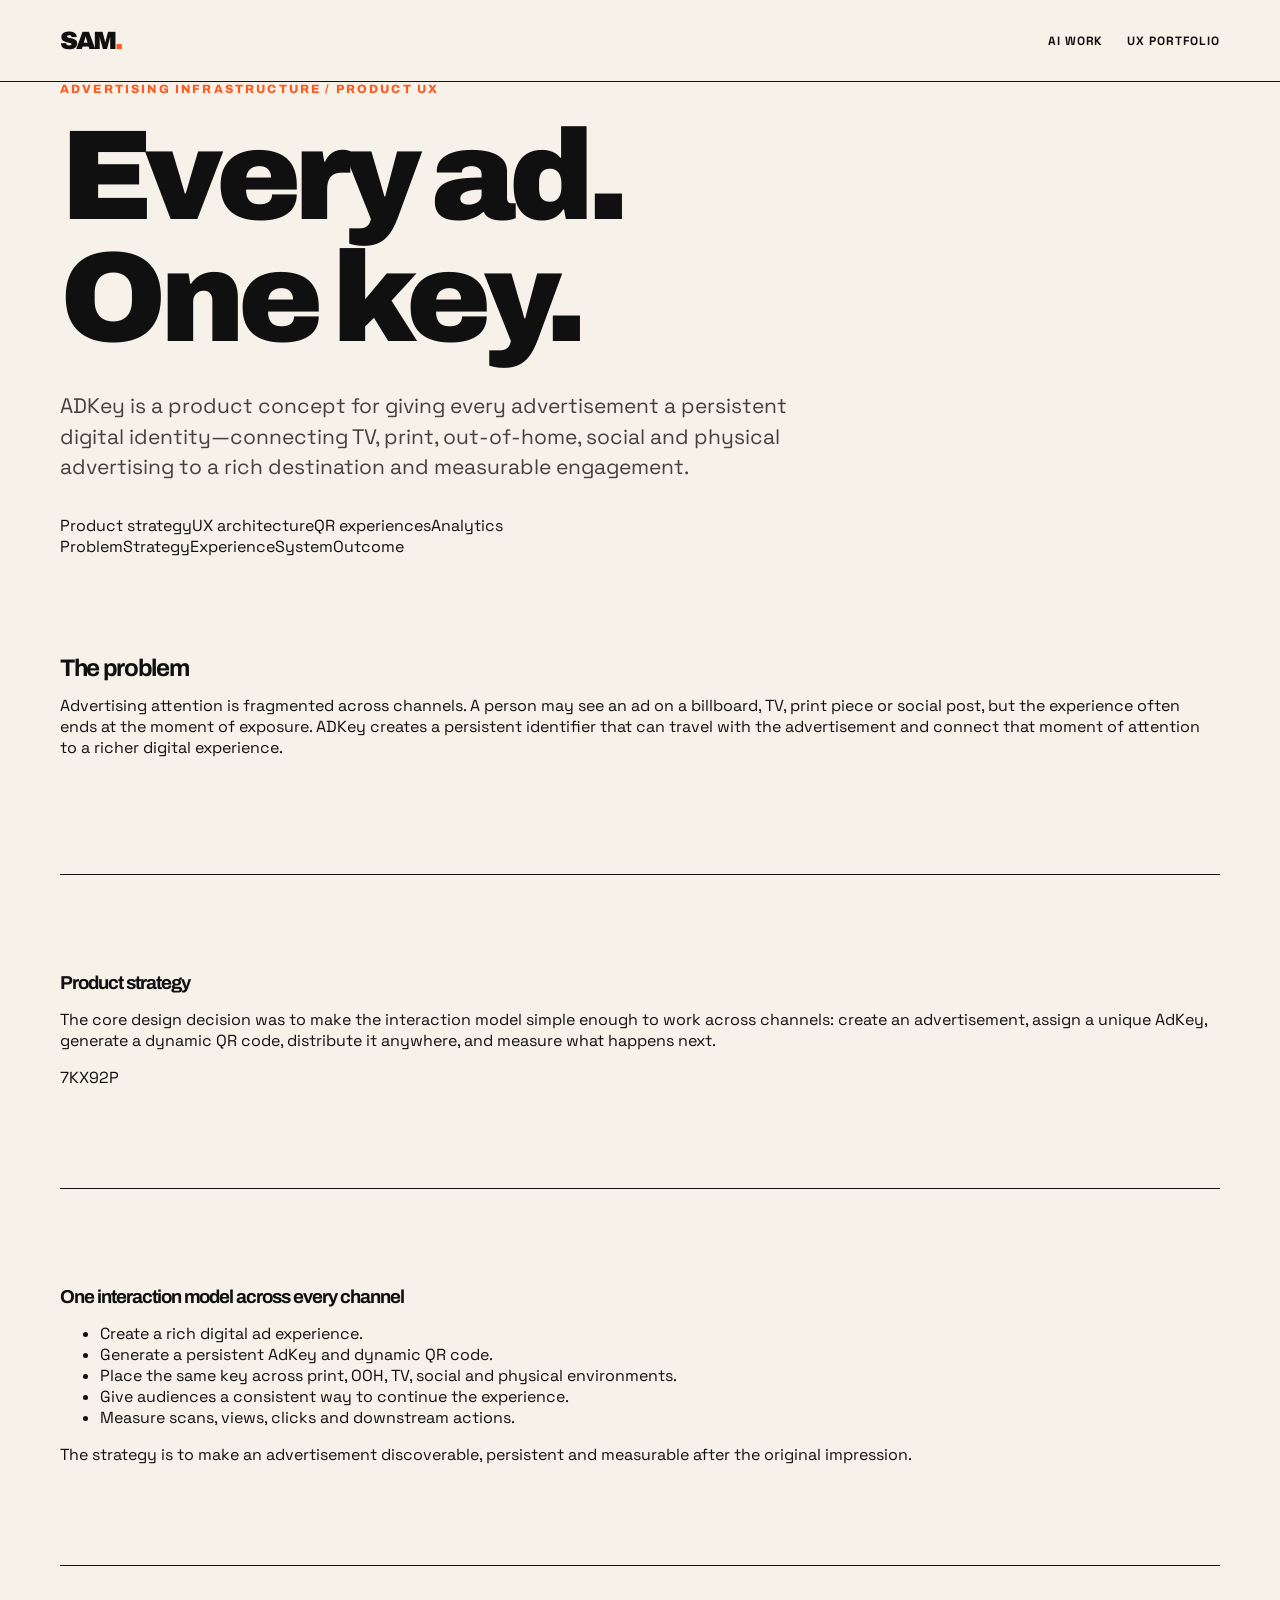
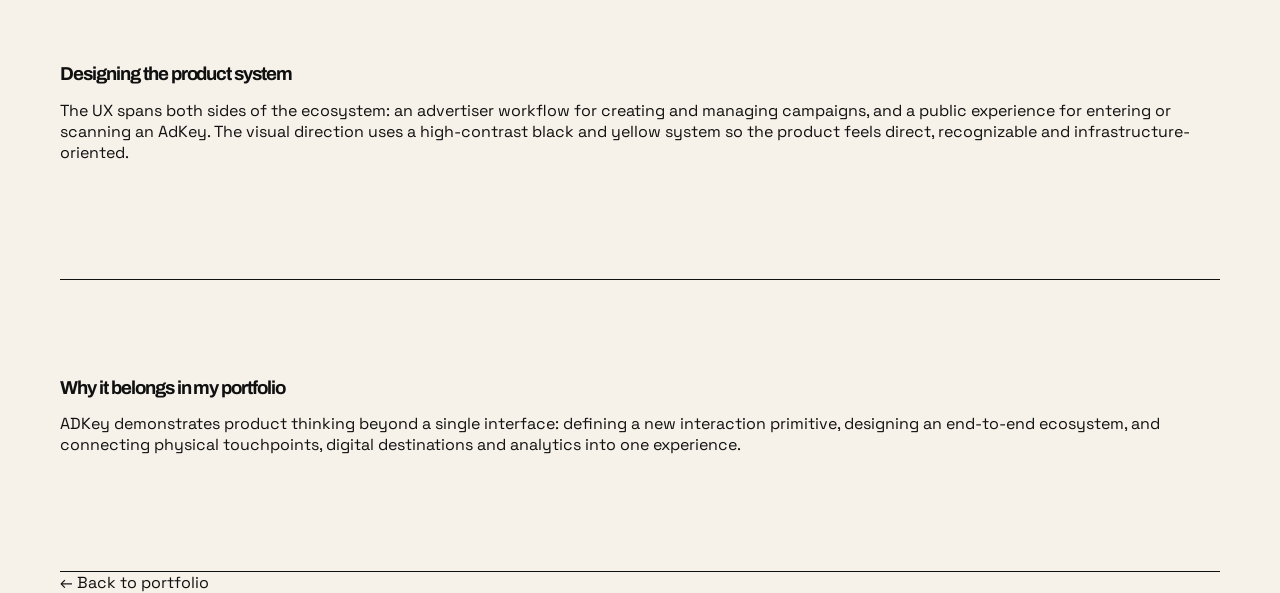
==== pages/adkey.html @ a62df3c6 "Add ADKey portfolio case study" ====
<!doctype html><html lang="en"><head><meta charset="utf-8"><meta name="viewport" content="width=device-width,initial-scale=1"><title>ADKey — Sam Selvaraj</title><link rel="stylesheet" href="../style.css"></head><body><nav><div class="wrap nav"><a class="logo" href="../index.html">SAM<i>.</i></a><div class="links"><a href="../index.html#ai-work">AI Work</a><a href="../index.html#ux-work">UX Portfolio</a></div></div></nav><header class="case-hero"><div class="wrap"><div class="kicker">Advertising infrastructure / Product UX</div><h1>Every ad.<br/><span>One key.</span></h1><p class="lead">ADKey is a product concept for giving every advertisement a persistent digital identity—connecting TV, print, out-of-home, social and physical advertising to a rich destination and measurable engagement.</p><div class="case-meta"><span class="chip">Product strategy</span><span class="chip">UX architecture</span><span class="chip">QR experiences</span><span class="chip">Analytics</span></div></div></header><main class="wrap case-layout"><aside class="toc"><a href="#problem">Problem</a><a href="#strategy">Strategy</a><a href="#experience">Experience</a><a href="#system">System</a><a href="#outcome">Outcome</a></aside><article class="case-content"><section id="problem"><h2>The problem</h2><p>Advertising attention is fragmented across channels. A person may see an ad on a billboard, TV, print piece or social post, but the experience often ends at the moment of exposure. ADKey creates a persistent identifier that can travel with the advertisement and connect that moment of attention to a richer digital experience.</p></section><section id="strategy"><h3>Product strategy</h3><p>The core design decision was to make the interaction model simple enough to work across channels: create an advertisement, assign a unique AdKey, generate a dynamic QR code, distribute it anywhere, and measure what happens next.</p><div class="case-visual"><div class="shape"></div><div class="screen"><div class="adkey-key">7KX92P</div><div class="srow"><div class="snav"></div><div class="sbody"><div class="sl big"></div><div class="sl"></div><div class="sl"></div><div class="sl"></div></div></div></div></div></section><section id="experience"><h3>One interaction model across every channel</h3><ul><li>Create a rich digital ad experience.</li><li>Generate a persistent AdKey and dynamic QR code.</li><li>Place the same key across print, OOH, TV, social and physical environments.</li><li>Give audiences a consistent way to continue the experience.</li><li>Measure scans, views, clicks and downstream actions.</li></ul><div class="quote">The strategy is to make an advertisement discoverable, persistent and measurable after the original impression.</div></section><section id="system"><h3>Designing the product system</h3><p>The UX spans both sides of the ecosystem: an advertiser workflow for creating and managing campaigns, and a public experience for entering or scanning an AdKey. The visual direction uses a high-contrast black and yellow system so the product feels direct, recognizable and infrastructure-oriented.</p></section><section id="outcome" class="outcome"><h3>Why it belongs in my portfolio</h3><p>ADKey demonstrates product thinking beyond a single interface: defining a new interaction primitive, designing an end-to-end ecosystem, and connecting physical touchpoints, digital destinations and analytics into one experience.</p></section><a class="back" href="../index.html">← Back to portfolio</a></article></main></body></html>
---- style.css ----
@import url('https://fonts.googleapis.com/css2?family=Archivo:wght@400;500;600;700;800;900&family=Space+Grotesk:wght@400;500;600;700&display=swap');:root{--ink:#101010;--paper:#f6f2ea;--orange:#ff5a1f;--orange2:#ff7b3d;--muted:#69655f;--black:#0b0b0b;--max:1220px}*{box-sizing:border-box}html{scroll-behavior:smooth}body{margin:0;background:var(--paper);color:var(--ink);font-family:"Space Grotesk",sans-serif}a{color:inherit;text-decoration:none}.wrap{max-width:var(--max);margin:auto;padding:0 30px}nav{height:82px;display:flex;align-items:center;border-bottom:1px solid var(--ink);background:rgba(246,242,234,.92);backdrop-filter:blur(12px);position:sticky;top:0;z-index:50}.nav{display:flex;justify-content:space-between;align-items:center;width:100%}.logo{font-family:Archivo;font-size:25px;font-weight:900;letter-spacing:-.08em}.logo i{font-style:normal;color:var(--orange)}.links{display:flex;gap:24px;font-size:12px;font-weight:800;text-transform:uppercase;letter-spacing:.08em}.links a:hover{color:var(--orange)}.hero{padding:105px 0 90px;position:relative;overflow:hidden}.hero:after{content:"";position:absolute;width:430px;height:430px;background:var(--orange);border-radius:50%;right:-190px;top:70px;opacity:.9;z-index:-1}.kicker{font:800 12px Archivo;text-transform:uppercase;letter-spacing:.18em;color:var(--orange);margin-bottom:20px}h1,h2,h3{font-family:Archivo;letter-spacing:-.055em;line-height:.95;margin:0}h1{font-size:clamp(64px,10vw,132px);font-weight:900;max-width:1120px}.hero h1 span{color:var(--orange)}.lead{font-size:21px;line-height:1.45;max-width:780px;margin:32px 0;color:#45413c}.buttons{display:flex;gap:12px;flex-wrap:wrap}.btn{display:inline-block;border:1.5px solid var(--ink);padding:14px 19px;font-weight:800;font-size:12px;text-transform:uppercase;letter-spacing:.06em}.btn.primary{background:var(--ink);color:#fff}.btn.orange{background:var(--orange);border-color:var(--orange)}.marquee{border-block:1px solid var(--ink);overflow:hidden;white-space:nowrap;background:var(--orange);font:900 18px Archivo;text-transform:uppercase;padding:12px 0}.marquee span{display:inline-block;margin-right:48px}section{padding:100px 0;border-bottom:1px solid var(--ink)}.featured{background:#fffaf5}.section-title{display:grid;grid-template-columns:1fr 1fr;gap:60px;margin-bottom:54px}.section-title h2{font-size:clamp(46px,6vw,78px)}.section-title p{color:var(--muted);font-size:17px;line-height:1.6;margin:0}.project-grid{display:grid;grid-template-columns:repeat(2,minmax(0,1fr));gap:20px}.project-card{background:var(--black);color:#fff;overflow:hidden;min-height:540px;display:flex;flex-direction:column;transition:transform .25s ease,box-shadow .25s ease}.project-card:hover{transform:translateY(-5px);box-shadow:0 25px 55px #0003}.project-image{height:300px;background:#1d1d1d;overflow:hidden}.project-image img{width:100%;height:100%;object-fit:cover;display:block;transition:transform .5s ease}.project-card:hover img{transform:scale(1.04)}.project-copy{padding:28px;display:flex;flex:1;flex-direction:column}.tag{color:var(--orange2);font:800 11px Archivo;text-transform:uppercase;letter-spacing:.14em}.project-card h3{font-size:38px;margin:12px 0}.project-card p{color:#bcbcbc;line-height:1.55;margin:0 0 22px}.project-link{margin-top:auto;color:var(--orange);font:800 12px Archivo;text-transform:uppercase;letter-spacing:.08em}.strategy{background:var(--black);color:#fff}.strategy .section-title p{color:#aaa}.principles{display:grid;grid-template-columns:repeat(3,1fr);gap:1px;background:#343434}.principle{background:var(--black);padding:35px;border:1px solid #292929}.num{font:900 42px Archivo;color:var(--orange)}.principle h3{font-size:27px;margin:22px 0 10px}.principle p{color:#aaa;line-height:1.6}.about-grid{display:grid;grid-template-columns:1fr 1fr;gap:80px}.about-grid h2{font-size:clamp(45px,6vw,80px)}.about-grid p{font-size:18px;line-height:1.65;color:#555}.exp{display:grid;grid-template-columns:160px 1fr;gap:35px;border-top:1px solid var(--ink);padding:25px 0}.exp strong{font:800 13px Archivo;color:var(--orange);text-transform:uppercase}.exp h3{font-size:28px}.exp p{color:var(--muted);margin:7px 0 0}footer{background:var(--orange);padding:55px 0}.footergrid{display:flex;justify-content:space-between;gap:30px;align-items:end}.footergrid h2{font-size:60px}.footergrid p{margin:0;font-weight:700}@media(max-width:850px){.links{display:none}.hero{padding-top:70px}.hero:after{right:-240px}.section-title,.about-grid{grid-template-columns:1fr}.project-grid,.principles{grid-template-columns:1fr}.project-card{min-height:0}.project-image{height:240px}.footergrid{display:block}.footergrid h2{font-size:45px}.exp{grid-template-columns:1fr;gap:5px}}
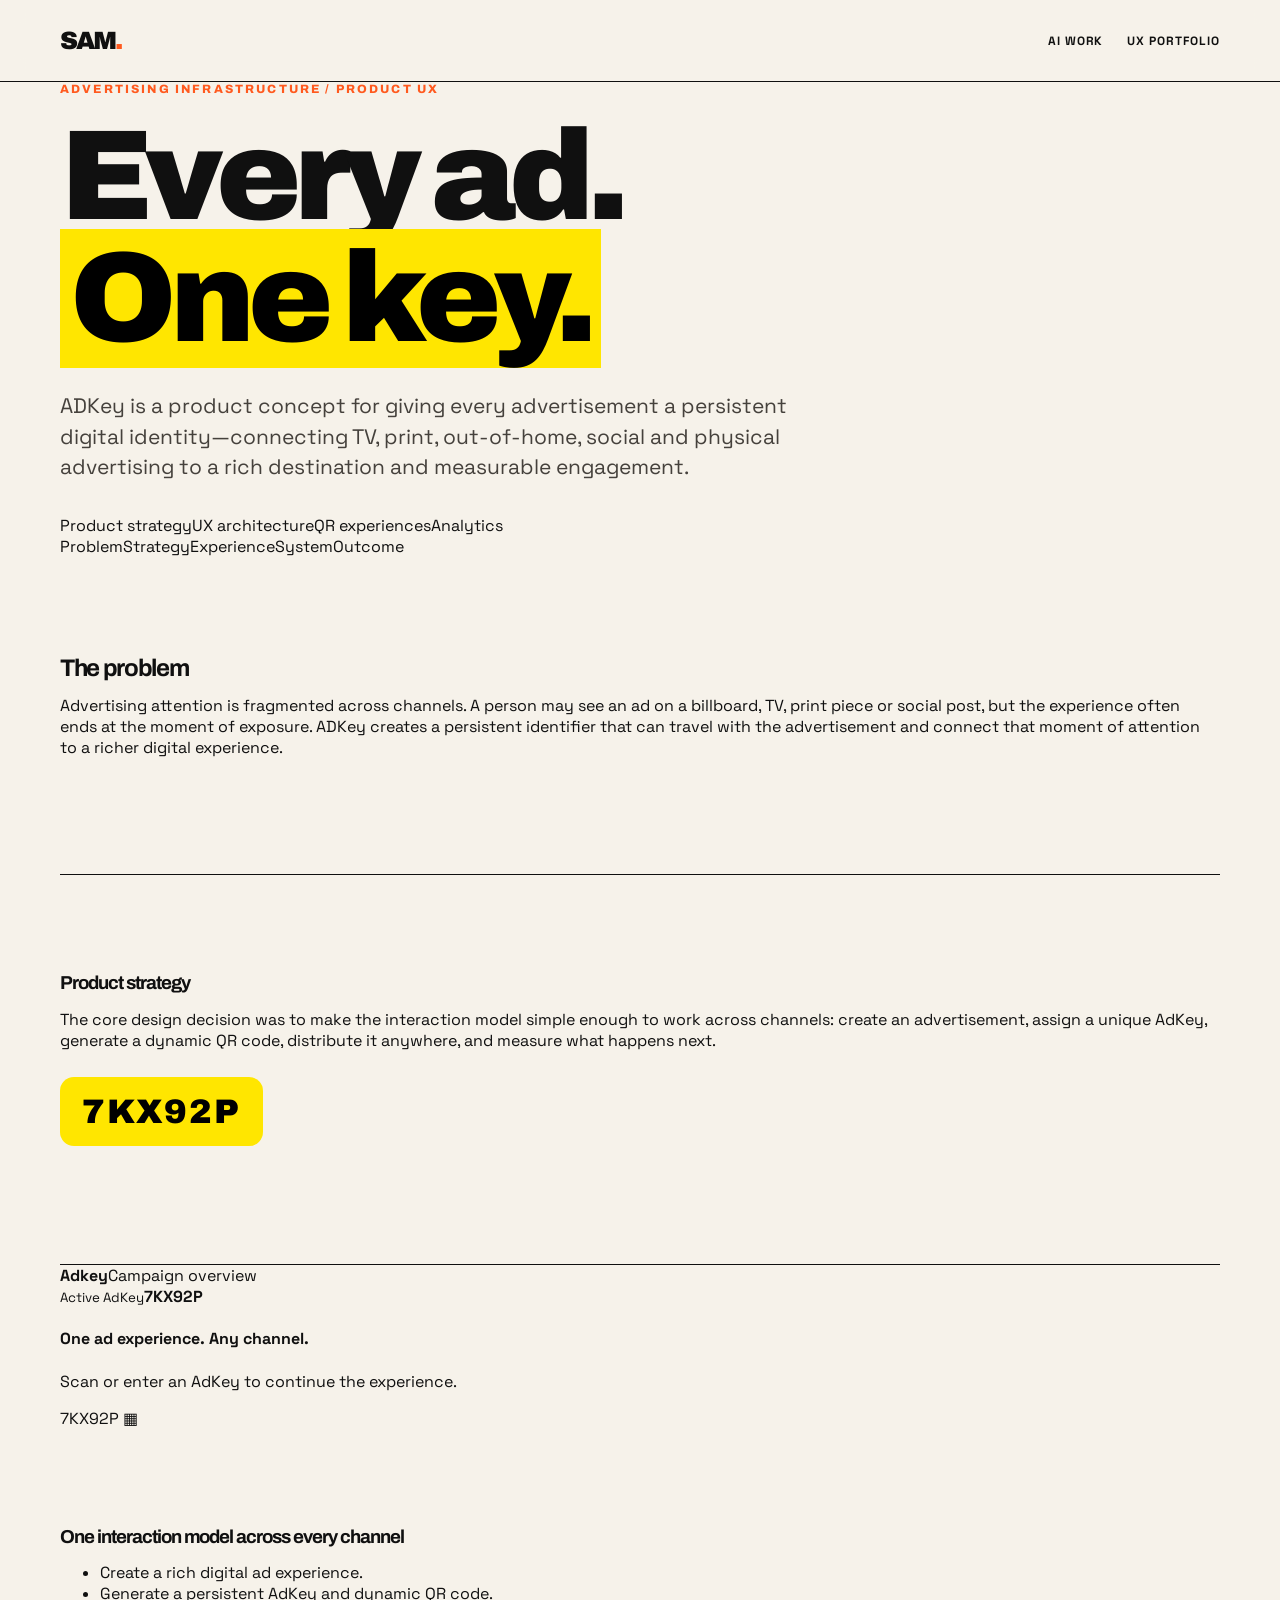
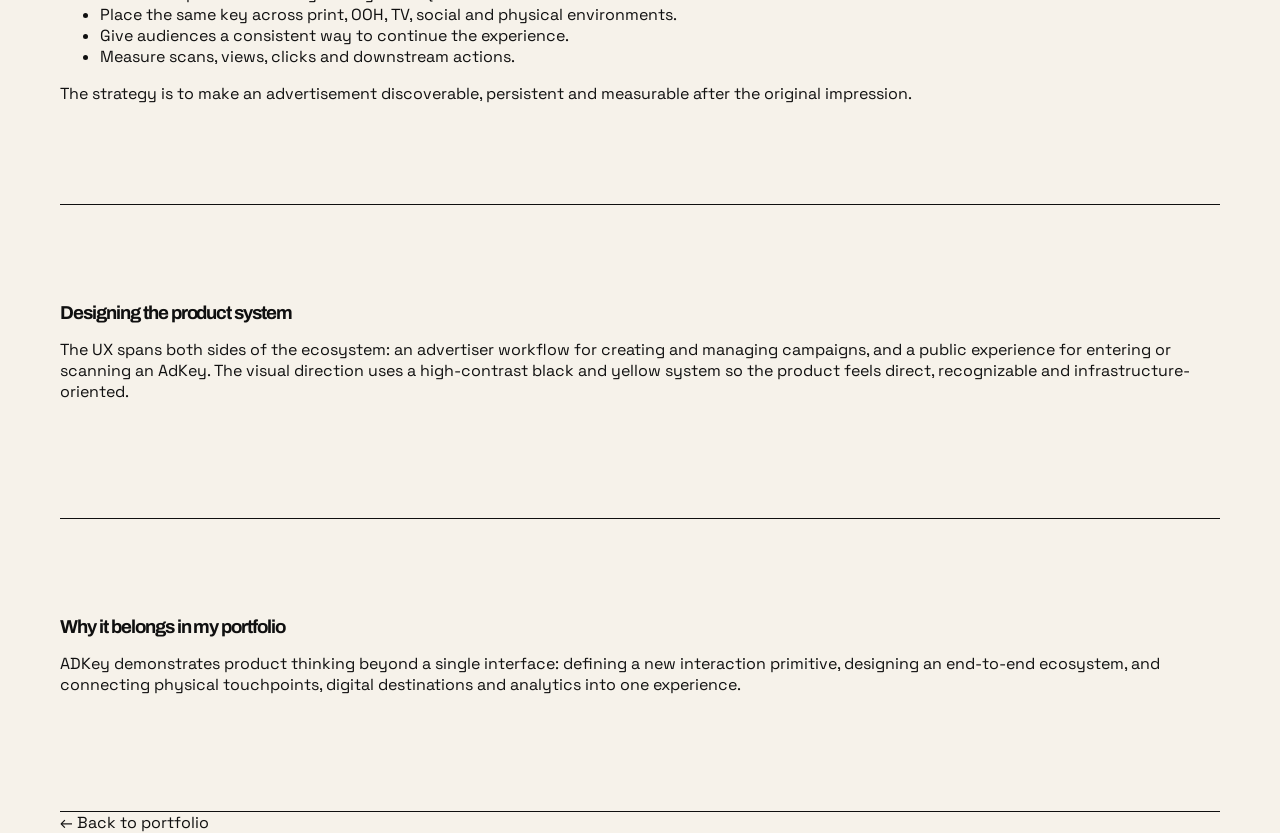
==== commit 9ef7aa19: "Add product screenshots to ADKey case study" ====
--- a/pages/adkey.html
+++ b/pages/adkey.html
@@ -1 +1 @@
-<!doctype html><html lang="en"><head><meta charset="utf-8"><meta name="viewport" content="width=device-width,initial-scale=1"><title>ADKey — Sam Selvaraj</title><link rel="stylesheet" href="../style.css"></head><body><nav><div class="wrap nav"><a class="logo" href="../index.html">SAM<i>.</i></a><div class="links"><a href="../index.html#ai-work">AI Work</a><a href="../index.html#ux-work">UX Portfolio</a></div></div></nav><header class="case-hero"><div class="wrap"><div class="kicker">Advertising infrastructure / Product UX</div><h1>Every ad.<br/><span>One key.</span></h1><p class="lead">ADKey is a product concept for giving every advertisement a persistent digital identity—connecting TV, print, out-of-home, social and physical advertising to a rich destination and measurable engagement.</p><div class="case-meta"><span class="chip">Product strategy</span><span class="chip">UX architecture</span><span class="chip">QR experiences</span><span class="chip">Analytics</span></div></div></header><main class="wrap case-layout"><aside class="toc"><a href="#problem">Problem</a><a href="#strategy">Strategy</a><a href="#experience">Experience</a><a href="#system">System</a><a href="#outcome">Outcome</a></aside><article class="case-content"><section id="problem"><h2>The problem</h2><p>Advertising attention is fragmented across channels. A person may see an ad on a billboard, TV, print piece or social post, but the experience often ends at the moment of exposure. ADKey creates a persistent identifier that can travel with the advertisement and connect that moment of attention to a richer digital experience.</p></section><section id="strategy"><h3>Product strategy</h3><p>The core design decision was to make the interaction model simple enough to work across channels: create an advertisement, assign a unique AdKey, generate a dynamic QR code, distribute it anywhere, and measure what happens next.</p><div class="case-visual"><div class="shape"></div><div class="screen"><div class="adkey-key">7KX92P</div><div class="srow"><div class="snav"></div><div class="sbody"><div class="sl big"></div><div class="sl"></div><div class="sl"></div><div class="sl"></div></div></div></div></div></section><section id="experience"><h3>One interaction model across every channel</h3><ul><li>Create a rich digital ad experience.</li><li>Generate a persistent AdKey and dynamic QR code.</li><li>Place the same key across print, OOH, TV, social and physical environments.</li><li>Give audiences a consistent way to continue the experience.</li><li>Measure scans, views, clicks and downstream actions.</li></ul><div class="quote">The strategy is to make an advertisement discoverable, persistent and measurable after the original impression.</div></section><section id="system"><h3>Designing the product system</h3><p>The UX spans both sides of the ecosystem: an advertiser workflow for creating and managing campaigns, and a public experience for entering or scanning an AdKey. The visual direction uses a high-contrast black and yellow system so the product feels direct, recognizable and infrastructure-oriented.</p></section><section id="outcome" class="outcome"><h3>Why it belongs in my portfolio</h3><p>ADKey demonstrates product thinking beyond a single interface: defining a new interaction primitive, designing an end-to-end ecosystem, and connecting physical touchpoints, digital destinations and analytics into one experience.</p></section><a class="back" href="../index.html">← Back to portfolio</a></article></main></body></html>+<!doctype html><html lang="en"><head><meta charset="utf-8"><meta name="viewport" content="width=device-width,initial-scale=1"><title>ADKey — Sam Selvaraj</title><link rel="stylesheet" href="../style.css"></head><body><nav><div class="wrap nav"><a class="logo" href="../index.html">SAM<i>.</i></a><div class="links"><a href="../index.html#ai-work">AI Work</a><a href="../index.html#ux-work">UX Portfolio</a></div></div></nav><header class="case-hero"><div class="wrap"><div class="kicker">Advertising infrastructure / Product UX</div><h1>Every ad.<br/><span>One key.</span></h1><p class="lead">ADKey is a product concept for giving every advertisement a persistent digital identity—connecting TV, print, out-of-home, social and physical advertising to a rich destination and measurable engagement.</p><div class="case-meta"><span class="chip">Product strategy</span><span class="chip">UX architecture</span><span class="chip">QR experiences</span><span class="chip">Analytics</span></div></div></header><main class="wrap case-layout"><aside class="toc"><a href="#problem">Problem</a><a href="#strategy">Strategy</a><a href="#experience">Experience</a><a href="#system">System</a><a href="#outcome">Outcome</a></aside><article class="case-content"><section id="problem"><h2>The problem</h2><p>Advertising attention is fragmented across channels. A person may see an ad on a billboard, TV, print piece or social post, but the experience often ends at the moment of exposure. ADKey creates a persistent identifier that can travel with the advertisement and connect that moment of attention to a richer digital experience.</p></section><section id="strategy"><h3>Product strategy</h3><p>The core design decision was to make the interaction model simple enough to work across channels: create an advertisement, assign a unique AdKey, generate a dynamic QR code, distribute it anywhere, and measure what happens next.</p><div class="case-visual"><div class="shape"></div><div class="screen"><div class="adkey-key">7KX92P</div><div class="srow"><div class="snav"></div><div class="sbody"><div class="sl big"></div><div class="sl"></div><div class="sl"></div><div class="sl"></div></div></div></div></div></section><div class="case-gallery"><div class="shot mock-adkey"><div class="shot-top"><b>Ad<span>key</span></b><span>Campaign overview</span></div><div class="shot-body"><div class="shot-stat"><small>Active AdKey</small><strong>7KX92P</strong></div><div class="shot-chart"></div><div class="shot-list"><i></i><i></i><i></i></div></div></div><div class="shot mock-public"><div class="public-banner"></div><h4>One ad experience. Any channel.</h4><p>Scan or enter an AdKey to continue the experience.</p><div class="public-code">7KX92P <span>▦</span></div></div></div><section id="experience"><h3>One interaction model across every channel</h3><ul><li>Create a rich digital ad experience.</li><li>Generate a persistent AdKey and dynamic QR code.</li><li>Place the same key across print, OOH, TV, social and physical environments.</li><li>Give audiences a consistent way to continue the experience.</li><li>Measure scans, views, clicks and downstream actions.</li></ul><div class="quote">The strategy is to make an advertisement discoverable, persistent and measurable after the original impression.</div></section><section id="system"><h3>Designing the product system</h3><p>The UX spans both sides of the ecosystem: an advertiser workflow for creating and managing campaigns, and a public experience for entering or scanning an AdKey. The visual direction uses a high-contrast black and yellow system so the product feels direct, recognizable and infrastructure-oriented.</p></section><section id="outcome" class="outcome"><h3>Why it belongs in my portfolio</h3><p>ADKey demonstrates product thinking beyond a single interface: defining a new interaction primitive, designing an end-to-end ecosystem, and connecting physical touchpoints, digital destinations and analytics into one experience.</p></section><a class="back" href="../index.html">← Back to portfolio</a></article></main></body></html>
--- a/style.css
+++ b/style.css
@@ -1 +1,2 @@
-@import url('https://fonts.googleapis.com/css2?family=Archivo:wght@400;500;600;700;800;900&family=Space+Grotesk:wght@400;500;600;700&display=swap');:root{--ink:#101010;--paper:#f6f2ea;--orange:#ff5a1f;--orange2:#ff7b3d;--muted:#69655f;--black:#0b0b0b;--max:1220px}*{box-sizing:border-box}html{scroll-behavior:smooth}body{margin:0;background:var(--paper);color:var(--ink);font-family:"Space Grotesk",sans-serif}a{color:inherit;text-decoration:none}.wrap{max-width:var(--max);margin:auto;padding:0 30px}nav{height:82px;display:flex;align-items:center;border-bottom:1px solid var(--ink);background:rgba(246,242,234,.92);backdrop-filter:blur(12px);position:sticky;top:0;z-index:50}.nav{display:flex;justify-content:space-between;align-items:center;width:100%}.logo{font-family:Archivo;font-size:25px;font-weight:900;letter-spacing:-.08em}.logo i{font-style:normal;color:var(--orange)}.links{display:flex;gap:24px;font-size:12px;font-weight:800;text-transform:uppercase;letter-spacing:.08em}.links a:hover{color:var(--orange)}.hero{padding:105px 0 90px;position:relative;overflow:hidden}.hero:after{content:"";position:absolute;width:430px;height:430px;background:var(--orange);border-radius:50%;right:-190px;top:70px;opacity:.9;z-index:-1}.kicker{font:800 12px Archivo;text-transform:uppercase;letter-spacing:.18em;color:var(--orange);margin-bottom:20px}h1,h2,h3{font-family:Archivo;letter-spacing:-.055em;line-height:.95;margin:0}h1{font-size:clamp(64px,10vw,132px);font-weight:900;max-width:1120px}.hero h1 span{color:var(--orange)}.lead{font-size:21px;line-height:1.45;max-width:780px;margin:32px 0;color:#45413c}.buttons{display:flex;gap:12px;flex-wrap:wrap}.btn{display:inline-block;border:1.5px solid var(--ink);padding:14px 19px;font-weight:800;font-size:12px;text-transform:uppercase;letter-spacing:.06em}.btn.primary{background:var(--ink);color:#fff}.btn.orange{background:var(--orange);border-color:var(--orange)}.marquee{border-block:1px solid var(--ink);overflow:hidden;white-space:nowrap;background:var(--orange);font:900 18px Archivo;text-transform:uppercase;padding:12px 0}.marquee span{display:inline-block;margin-right:48px}section{padding:100px 0;border-bottom:1px solid var(--ink)}.featured{background:#fffaf5}.section-title{display:grid;grid-template-columns:1fr 1fr;gap:60px;margin-bottom:54px}.section-title h2{font-size:clamp(46px,6vw,78px)}.section-title p{color:var(--muted);font-size:17px;line-height:1.6;margin:0}.project-grid{display:grid;grid-template-columns:repeat(2,minmax(0,1fr));gap:20px}.project-card{background:var(--black);color:#fff;overflow:hidden;min-height:540px;display:flex;flex-direction:column;transition:transform .25s ease,box-shadow .25s ease}.project-card:hover{transform:translateY(-5px);box-shadow:0 25px 55px #0003}.project-image{height:300px;background:#1d1d1d;overflow:hidden}.project-image img{width:100%;height:100%;object-fit:cover;display:block;transition:transform .5s ease}.project-card:hover img{transform:scale(1.04)}.project-copy{padding:28px;display:flex;flex:1;flex-direction:column}.tag{color:var(--orange2);font:800 11px Archivo;text-transform:uppercase;letter-spacing:.14em}.project-card h3{font-size:38px;margin:12px 0}.project-card p{color:#bcbcbc;line-height:1.55;margin:0 0 22px}.project-link{margin-top:auto;color:var(--orange);font:800 12px Archivo;text-transform:uppercase;letter-spacing:.08em}.strategy{background:var(--black);color:#fff}.strategy .section-title p{color:#aaa}.principles{display:grid;grid-template-columns:repeat(3,1fr);gap:1px;background:#343434}.principle{background:var(--black);padding:35px;border:1px solid #292929}.num{font:900 42px Archivo;color:var(--orange)}.principle h3{font-size:27px;margin:22px 0 10px}.principle p{color:#aaa;line-height:1.6}.about-grid{display:grid;grid-template-columns:1fr 1fr;gap:80px}.about-grid h2{font-size:clamp(45px,6vw,80px)}.about-grid p{font-size:18px;line-height:1.65;color:#555}.exp{display:grid;grid-template-columns:160px 1fr;gap:35px;border-top:1px solid var(--ink);padding:25px 0}.exp strong{font:800 13px Archivo;color:var(--orange);text-transform:uppercase}.exp h3{font-size:28px}.exp p{color:var(--muted);margin:7px 0 0}footer{background:var(--orange);padding:55px 0}.footergrid{display:flex;justify-content:space-between;gap:30px;align-items:end}.footergrid h2{font-size:60px}.footergrid p{margin:0;font-weight:700}@media(max-width:850px){.links{display:none}.hero{padding-top:70px}.hero:after{right:-240px}.section-title,.about-grid{grid-template-columns:1fr}.project-grid,.principles{grid-template-columns:1fr}.project-card{min-height:0}.project-image{height:240px}.footergrid{display:block}.footergrid h2{font-size:45px}.exp{grid-template-columns:1fr;gap:5px}}+@import url('https://fonts.googleapis.com/css2?family=Archivo:wght@400;500;600;700;800;900&family=Space+Grotesk:wght@400;500;600;700&display=swap');:root{--ink:#101010;--paper:#f6f2ea;--orange:#ff5a1f;--orange2:#ff7b3d;--muted:#69655f;--black:#0b0b0b;--max:1220px}*{box-sizing:border-box}html{scroll-behavior:smooth}body{margin:0;background:var(--paper);color:var(--ink);font-family:"Space Grotesk",sans-serif}a{color:inherit;text-decoration:none}.wrap{max-width:var(--max);margin:auto;padding:0 30px}nav{height:82px;display:flex;align-items:center;border-bottom:1px solid var(--ink);background:rgba(246,242,234,.92);backdrop-filter:blur(12px);position:sticky;top:0;z-index:50}.nav{display:flex;justify-content:space-between;align-items:center;width:100%}.logo{font-family:Archivo;font-size:25px;font-weight:900;letter-spacing:-.08em}.logo i{font-style:normal;color:var(--orange)}.links{display:flex;gap:24px;font-size:12px;font-weight:800;text-transform:uppercase;letter-spacing:.08em}.links a:hover{color:var(--orange)}.hero{padding:105px 0 90px;position:relative;overflow:hidden}.hero:after{content:"";position:absolute;width:430px;height:430px;background:var(--orange);border-radius:50%;right:-190px;top:70px;opacity:.9;z-index:-1}.kicker{font:800 12px Archivo;text-transform:uppercase;letter-spacing:.18em;color:var(--orange);margin-bottom:20px}h1,h2,h3{font-family:Archivo;letter-spacing:-.055em;line-height:.95;margin:0}h1{font-size:clamp(64px,10vw,132px);font-weight:900;max-width:1120px}.hero h1 span{color:var(--orange)}.lead{font-size:21px;line-height:1.45;max-width:780px;margin:32px 0;color:#45413c}.buttons{display:flex;gap:12px;flex-wrap:wrap}.btn{display:inline-block;border:1.5px solid var(--ink);padding:14px 19px;font-weight:800;font-size:12px;text-transform:uppercase;letter-spacing:.06em}.btn.primary{background:var(--ink);color:#fff}.btn.orange{background:var(--orange);border-color:var(--orange)}.marquee{border-block:1px solid var(--ink);overflow:hidden;white-space:nowrap;background:var(--orange);font:900 18px Archivo;text-transform:uppercase;padding:12px 0}.marquee span{display:inline-block;margin-right:48px}section{padding:100px 0;border-bottom:1px solid var(--ink)}.featured{background:#fffaf5}.section-title{display:grid;grid-template-columns:1fr 1fr;gap:60px;margin-bottom:54px}.section-title h2{font-size:clamp(46px,6vw,78px)}.section-title p{color:var(--muted);font-size:17px;line-height:1.6;margin:0}.project-grid{display:grid;grid-template-columns:repeat(2,minmax(0,1fr));gap:20px}.project-card{background:var(--black);color:#fff;overflow:hidden;min-height:540px;display:flex;flex-direction:column;transition:transform .25s ease,box-shadow .25s ease}.project-card:hover{transform:translateY(-5px);box-shadow:0 25px 55px #0003}.project-image{height:300px;background:#1d1d1d;overflow:hidden}.project-image img{width:100%;height:100%;object-fit:cover;display:block;transition:transform .5s ease}.project-card:hover img{transform:scale(1.04)}.project-copy{padding:28px;display:flex;flex:1;flex-direction:column}.tag{color:var(--orange2);font:800 11px Archivo;text-transform:uppercase;letter-spacing:.14em}.project-card h3{font-size:38px;margin:12px 0}.project-card p{color:#bcbcbc;line-height:1.55;margin:0 0 22px}.project-link{margin-top:auto;color:var(--orange);font:800 12px Archivo;text-transform:uppercase;letter-spacing:.08em}.strategy{background:var(--black);color:#fff}.strategy .section-title p{color:#aaa}.principles{display:grid;grid-template-columns:repeat(3,1fr);gap:1px;background:#343434}.principle{background:var(--black);padding:35px;border:1px solid #292929}.num{font:900 42px Archivo;color:var(--orange)}.principle h3{font-size:27px;margin:22px 0 10px}.principle p{color:#aaa;line-height:1.6}.about-grid{display:grid;grid-template-columns:1fr 1fr;gap:80px}.about-grid h2{font-size:clamp(45px,6vw,80px)}.about-grid p{font-size:18px;line-height:1.65;color:#555}.exp{display:grid;grid-template-columns:160px 1fr;gap:35px;border-top:1px solid var(--ink);padding:25px 0}.exp strong{font:800 13px Archivo;color:var(--orange);text-transform:uppercase}.exp h3{font-size:28px}.exp p{color:var(--muted);margin:7px 0 0}footer{background:var(--orange);padding:55px 0}.footergrid{display:flex;justify-content:space-between;gap:30px;align-items:end}.footergrid h2{font-size:60px}.footergrid p{margin:0;font-weight:700}@media(max-width:850px){.links{display:none}.hero{padding-top:70px}.hero:after{right:-240px}.section-title,.about-grid{grid-template-columns:1fr}.project-grid,.principles{grid-template-columns:1fr}.project-card{min-height:0}.project-image{height:240px}.footergrid{display:block}.footergrid h2{font-size:45px}.exp{grid-template-columns:1fr;gap:5px}}
+.adkey-card{border-top:6px solid #ffe600}.adkey-visual{background:#0b0b0b;position:relative;display:flex;align-items:center;justify-content:center}.adkey-key{display:inline-block;background:#ffe600;color:#000;padding:16px 22px;border-radius:14px;font-family:Archivo,sans-serif;font-weight:900;font-size:42px;letter-spacing:2px}.adkey-qr{position:absolute;right:26px;bottom:22px;width:72px;height:72px;background:#fff;color:#000;border-radius:10px;display:grid;place-items:center;font-size:42px;font-weight:900}.case-hero h1 span{background:#ffe600;color:#000;padding:0 10px}.case-visual .adkey-key{margin:10px 0 18px;font-size:34px}
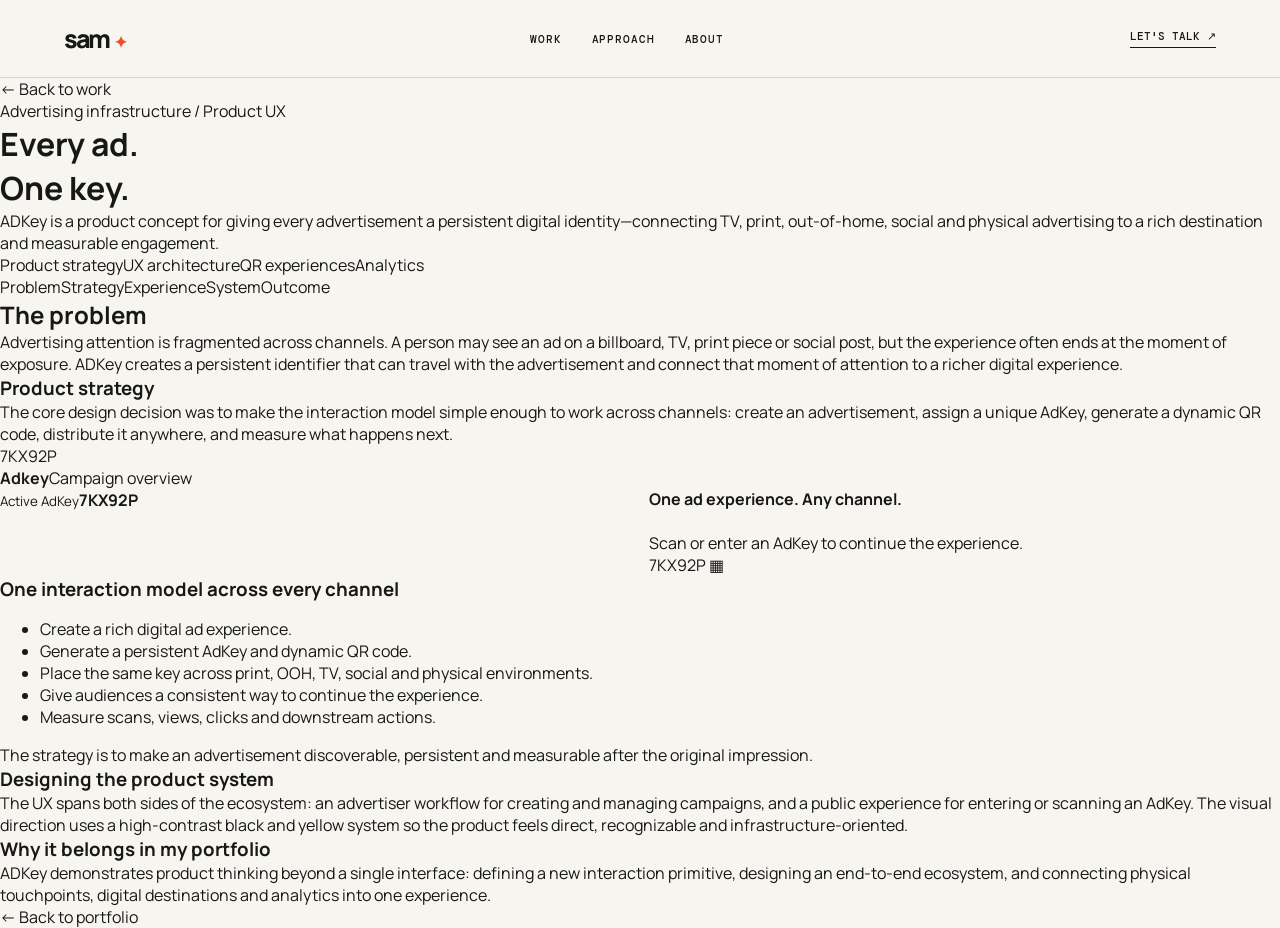
==== commit db8fac5e: "Standardize ADKey case-study navigation and fix responsive overflow" ====
--- a/pages/adkey.html
+++ b/pages/adkey.html
@@ -1 +1 @@
-<!doctype html><html lang="en"><head><meta charset="utf-8"><meta name="viewport" content="width=device-width,initial-scale=1"><title>ADKey — Sam Selvaraj</title><link rel="stylesheet" href="../style.css"></head><body><nav><div class="wrap nav"><a class="logo" href="../index.html">SAM<i>.</i></a><div class="links"><a href="../index.html#ai-work">AI Work</a><a href="../index.html#ux-work">UX Portfolio</a></div></div></nav><header class="case-hero"><div class="wrap"><div class="kicker">Advertising infrastructure / Product UX</div><h1>Every ad.<br/><span>One key.</span></h1><p class="lead">ADKey is a product concept for giving every advertisement a persistent digital identity—connecting TV, print, out-of-home, social and physical advertising to a rich destination and measurable engagement.</p><div class="case-meta"><span class="chip">Product strategy</span><span class="chip">UX architecture</span><span class="chip">QR experiences</span><span class="chip">Analytics</span></div></div></header><main class="wrap case-layout"><aside class="toc"><a href="#problem">Problem</a><a href="#strategy">Strategy</a><a href="#experience">Experience</a><a href="#system">System</a><a href="#outcome">Outcome</a></aside><article class="case-content"><section id="problem"><h2>The problem</h2><p>Advertising attention is fragmented across channels. A person may see an ad on a billboard, TV, print piece or social post, but the experience often ends at the moment of exposure. ADKey creates a persistent identifier that can travel with the advertisement and connect that moment of attention to a richer digital experience.</p></section><section id="strategy"><h3>Product strategy</h3><p>The core design decision was to make the interaction model simple enough to work across channels: create an advertisement, assign a unique AdKey, generate a dynamic QR code, distribute it anywhere, and measure what happens next.</p><div class="case-visual"><div class="shape"></div><div class="screen"><div class="adkey-key">7KX92P</div><div class="srow"><div class="snav"></div><div class="sbody"><div class="sl big"></div><div class="sl"></div><div class="sl"></div><div class="sl"></div></div></div></div></div></section><div class="case-gallery"><div class="shot mock-adkey"><div class="shot-top"><b>Ad<span>key</span></b><span>Campaign overview</span></div><div class="shot-body"><div class="shot-stat"><small>Active AdKey</small><strong>7KX92P</strong></div><div class="shot-chart"></div><div class="shot-list"><i></i><i></i><i></i></div></div></div><div class="shot mock-public"><div class="public-banner"></div><h4>One ad experience. Any channel.</h4><p>Scan or enter an AdKey to continue the experience.</p><div class="public-code">7KX92P <span>▦</span></div></div></div><section id="experience"><h3>One interaction model across every channel</h3><ul><li>Create a rich digital ad experience.</li><li>Generate a persistent AdKey and dynamic QR code.</li><li>Place the same key across print, OOH, TV, social and physical environments.</li><li>Give audiences a consistent way to continue the experience.</li><li>Measure scans, views, clicks and downstream actions.</li></ul><div class="quote">The strategy is to make an advertisement discoverable, persistent and measurable after the original impression.</div></section><section id="system"><h3>Designing the product system</h3><p>The UX spans both sides of the ecosystem: an advertiser workflow for creating and managing campaigns, and a public experience for entering or scanning an AdKey. The visual direction uses a high-contrast black and yellow system so the product feels direct, recognizable and infrastructure-oriented.</p></section><section id="outcome" class="outcome"><h3>Why it belongs in my portfolio</h3><p>ADKey demonstrates product thinking beyond a single interface: defining a new interaction primitive, designing an end-to-end ecosystem, and connecting physical touchpoints, digital destinations and analytics into one experience.</p></section><a class="back" href="../index.html">← Back to portfolio</a></article></main></body></html>+<!doctype html><html lang="en"><head><meta charset="utf-8"><meta name="viewport" content="width=device-width,initial-scale=1"><title>ADKey — Sam Selvaraj</title><link rel="stylesheet" href="../style.css"><style>.case-layout{width:100%;min-width:0}.case-content{min-width:0;max-width:100%;overflow-wrap:anywhere}.case-content img{max-width:100%;height:auto}.case-content p,.case-content li,h1,h2,h3{overflow-wrap:anywhere;word-break:break-word}.case-gallery{max-width:100%;overflow:hidden}.project-gallery{display:grid;grid-template-columns:1fr 1fr;gap:18px}.project-gallery figure{min-width:0;margin:0;overflow:hidden}.project-gallery img{width:100%;height:100%;object-fit:cover}@media(max-width:850px){.project-gallery{grid-template-columns:1fr}.case-layout{padding:55px 6vw}}</style></head><body><header><a class="logo" href="../index.html">sam<span>✦</span></a><nav><a href="../index.html#work">Work</a><a href="../index.html#approach">Approach</a><a href="../index.html#about">About</a></nav><a class="contact" href="../index.html#contact">Let's talk ↗</a></header><div class="case-hero"><div class="wrap"><a class="back" href="../index.html#work">← Back to work</a><div class="kicker">Advertising infrastructure / Product UX</div><h1>Every ad.<br/><span>One key.</span></h1><p class="lead">ADKey is a product concept for giving every advertisement a persistent digital identity—connecting TV, print, out-of-home, social and physical advertising to a rich destination and measurable engagement.</p><div class="case-meta"><span class="chip">Product strategy</span><span class="chip">UX architecture</span><span class="chip">QR experiences</span><span class="chip">Analytics</span></div></div></div><main class="wrap case-layout"><aside class="toc"><a href="#problem">Problem</a><a href="#strategy">Strategy</a><a href="#experience">Experience</a><a href="#system">System</a><a href="#outcome">Outcome</a></aside><article class="case-content"><section id="problem"><h2>The problem</h2><p>Advertising attention is fragmented across channels. A person may see an ad on a billboard, TV, print piece or social post, but the experience often ends at the moment of exposure. ADKey creates a persistent identifier that can travel with the advertisement and connect that moment of attention to a richer digital experience.</p></section><section id="strategy"><h3>Product strategy</h3><p>The core design decision was to make the interaction model simple enough to work across channels: create an advertisement, assign a unique AdKey, generate a dynamic QR code, distribute it anywhere, and measure what happens next.</p><div class="case-visual"><div class="shape"></div><div class="screen"><div class="adkey-key">7KX92P</div><div class="srow"><div class="snav"></div><div class="sbody"><div class="sl big"></div><div class="sl"></div><div class="sl"></div><div class="sl"></div></div></div></div></div></section><div class="case-gallery project-gallery"><div class="shot mock-adkey"><div class="shot-top"><b>Ad<span>key</span></b><span>Campaign overview</span></div><div class="shot-body"><div class="shot-stat"><small>Active AdKey</small><strong>7KX92P</strong></div><div class="shot-chart"></div><div class="shot-list"><i></i><i></i><i></i></div></div></div><div class="shot mock-public"><div class="public-banner"></div><h4>One ad experience. Any channel.</h4><p>Scan or enter an AdKey to continue the experience.</p><div class="public-code">7KX92P <span>▦</span></div></div></div><section id="experience"><h3>One interaction model across every channel</h3><ul><li>Create a rich digital ad experience.</li><li>Generate a persistent AdKey and dynamic QR code.</li><li>Place the same key across print, OOH, TV, social and physical environments.</li><li>Give audiences a consistent way to continue the experience.</li><li>Measure scans, views, clicks and downstream actions.</li></ul><div class="quote">The strategy is to make an advertisement discoverable, persistent and measurable after the original impression.</div></section><section id="system"><h3>Designing the product system</h3><p>The UX spans both sides of the ecosystem: an advertiser workflow for creating and managing campaigns, and a public experience for entering or scanning an AdKey. The visual direction uses a high-contrast black and yellow system so the product feels direct, recognizable and infrastructure-oriented.</p></section><section id="outcome" class="outcome"><h3>Why it belongs in my portfolio</h3><p>ADKey demonstrates product thinking beyond a single interface: defining a new interaction primitive, designing an end-to-end ecosystem, and connecting physical touchpoints, digital destinations and analytics into one experience.</p></section><a class="back" href="../index.html#work">← Back to portfolio</a></article></main></body></html>
--- a/style.css
+++ b/style.css
@@ -1,2 +1 @@
-@import url('https://fonts.googleapis.com/css2?family=Archivo:wght@400;500;600;700;800;900&family=Space+Grotesk:wght@400;500;600;700&display=swap');:root{--ink:#101010;--paper:#f6f2ea;--orange:#ff5a1f;--orange2:#ff7b3d;--muted:#69655f;--black:#0b0b0b;--max:1220px}*{box-sizing:border-box}html{scroll-behavior:smooth}body{margin:0;background:var(--paper);color:var(--ink);font-family:"Space Grotesk",sans-serif}a{color:inherit;text-decoration:none}.wrap{max-width:var(--max);margin:auto;padding:0 30px}nav{height:82px;display:flex;align-items:center;border-bottom:1px solid var(--ink);background:rgba(246,242,234,.92);backdrop-filter:blur(12px);position:sticky;top:0;z-index:50}.nav{display:flex;justify-content:space-between;align-items:center;width:100%}.logo{font-family:Archivo;font-size:25px;font-weight:900;letter-spacing:-.08em}.logo i{font-style:normal;color:var(--orange)}.links{display:flex;gap:24px;font-size:12px;font-weight:800;text-transform:uppercase;letter-spacing:.08em}.links a:hover{color:var(--orange)}.hero{padding:105px 0 90px;position:relative;overflow:hidden}.hero:after{content:"";position:absolute;width:430px;height:430px;background:var(--orange);border-radius:50%;right:-190px;top:70px;opacity:.9;z-index:-1}.kicker{font:800 12px Archivo;text-transform:uppercase;letter-spacing:.18em;color:var(--orange);margin-bottom:20px}h1,h2,h3{font-family:Archivo;letter-spacing:-.055em;line-height:.95;margin:0}h1{font-size:clamp(64px,10vw,132px);font-weight:900;max-width:1120px}.hero h1 span{color:var(--orange)}.lead{font-size:21px;line-height:1.45;max-width:780px;margin:32px 0;color:#45413c}.buttons{display:flex;gap:12px;flex-wrap:wrap}.btn{display:inline-block;border:1.5px solid var(--ink);padding:14px 19px;font-weight:800;font-size:12px;text-transform:uppercase;letter-spacing:.06em}.btn.primary{background:var(--ink);color:#fff}.btn.orange{background:var(--orange);border-color:var(--orange)}.marquee{border-block:1px solid var(--ink);overflow:hidden;white-space:nowrap;background:var(--orange);font:900 18px Archivo;text-transform:uppercase;padding:12px 0}.marquee span{display:inline-block;margin-right:48px}section{padding:100px 0;border-bottom:1px solid var(--ink)}.featured{background:#fffaf5}.section-title{display:grid;grid-template-columns:1fr 1fr;gap:60px;margin-bottom:54px}.section-title h2{font-size:clamp(46px,6vw,78px)}.section-title p{color:var(--muted);font-size:17px;line-height:1.6;margin:0}.project-grid{display:grid;grid-template-columns:repeat(2,minmax(0,1fr));gap:20px}.project-card{background:var(--black);color:#fff;overflow:hidden;min-height:540px;display:flex;flex-direction:column;transition:transform .25s ease,box-shadow .25s ease}.project-card:hover{transform:translateY(-5px);box-shadow:0 25px 55px #0003}.project-image{height:300px;background:#1d1d1d;overflow:hidden}.project-image img{width:100%;height:100%;object-fit:cover;display:block;transition:transform .5s ease}.project-card:hover img{transform:scale(1.04)}.project-copy{padding:28px;display:flex;flex:1;flex-direction:column}.tag{color:var(--orange2);font:800 11px Archivo;text-transform:uppercase;letter-spacing:.14em}.project-card h3{font-size:38px;margin:12px 0}.project-card p{color:#bcbcbc;line-height:1.55;margin:0 0 22px}.project-link{margin-top:auto;color:var(--orange);font:800 12px Archivo;text-transform:uppercase;letter-spacing:.08em}.strategy{background:var(--black);color:#fff}.strategy .section-title p{color:#aaa}.principles{display:grid;grid-template-columns:repeat(3,1fr);gap:1px;background:#343434}.principle{background:var(--black);padding:35px;border:1px solid #292929}.num{font:900 42px Archivo;color:var(--orange)}.principle h3{font-size:27px;margin:22px 0 10px}.principle p{color:#aaa;line-height:1.6}.about-grid{display:grid;grid-template-columns:1fr 1fr;gap:80px}.about-grid h2{font-size:clamp(45px,6vw,80px)}.about-grid p{font-size:18px;line-height:1.65;color:#555}.exp{display:grid;grid-template-columns:160px 1fr;gap:35px;border-top:1px solid var(--ink);padding:25px 0}.exp strong{font:800 13px Archivo;color:var(--orange);text-transform:uppercase}.exp h3{font-size:28px}.exp p{color:var(--muted);margin:7px 0 0}footer{background:var(--orange);padding:55px 0}.footergrid{display:flex;justify-content:space-between;gap:30px;align-items:end}.footergrid h2{font-size:60px}.footergrid p{margin:0;font-weight:700}@media(max-width:850px){.links{display:none}.hero{padding-top:70px}.hero:after{right:-240px}.section-title,.about-grid{grid-template-columns:1fr}.project-grid,.principles{grid-template-columns:1fr}.project-card{min-height:0}.project-image{height:240px}.footergrid{display:block}.footergrid h2{font-size:45px}.exp{grid-template-columns:1fr;gap:5px}}
-.adkey-card{border-top:6px solid #ffe600}.adkey-visual{background:#0b0b0b;position:relative;display:flex;align-items:center;justify-content:center}.adkey-key{display:inline-block;background:#ffe600;color:#000;padding:16px 22px;border-radius:14px;font-family:Archivo,sans-serif;font-weight:900;font-size:42px;letter-spacing:2px}.adkey-qr{position:absolute;right:26px;bottom:22px;width:72px;height:72px;background:#fff;color:#000;border-radius:10px;display:grid;place-items:center;font-size:42px;font-weight:900}.case-hero h1 span{background:#ffe600;color:#000;padding:0 10px}.case-visual .adkey-key{margin:10px 0 18px;font-size:34px}+@import url('https://fonts.googleapis.com/css2?family=DM+Mono:wght@400;500&family=Manrope:wght@400;500;600;700;800&family=Playfair+Display:ital,wght@0,500;0,600;1,500;1,600&display=swap');:root{--cream:#f7f5f0;--ink:#171716;--orange:#f04f23;--muted:#76736d;--line:#d8d5ce;--dark:#20201f}*{box-sizing:border-box}html{scroll-behavior:smooth}body{margin:0;background:var(--cream);color:var(--ink);font-family:Manrope,sans-serif}a{text-decoration:none;color:inherit}header{height:78px;padding:0 5vw;border-bottom:1px solid var(--line);display:flex;align-items:center;justify-content:space-between;position:sticky;top:0;background:rgba(247,245,240,.94);backdrop-filter:blur(12px);z-index:10}.logo{font-size:25px;font-weight:800;letter-spacing:-.1em}.logo span{font-size:16px;color:var(--orange);margin-left:5px}nav{display:flex;gap:30px;font:500 11px 'DM Mono';text-transform:uppercase;letter-spacing:.08em}.contact{font:500 11px 'DM Mono';text-transform:uppercase;border-bottom:1px solid;padding-bottom:4px}.hero{padding:13vh 5vw 9vh;min-height:calc(100vh - 78px);display:flex;flex-direction:column;justify-content:space-between}.hero-label,.section-intro>span,.approach>div>span,.about>span,footer>span{font:500 11px 'DM Mono';letter-spacing:.1em;color:var(--muted)}h1,h2,h3,p{margin:0}.hero h1{font-size:clamp(74px,12vw,190px);line-height:.84;letter-spacing:-.085em;font-weight:700;max-width:1300px}.hero h1 em,h2 em{font-family:'Playfair Display',serif;font-weight:500}.hero h1 em{color:var(--orange)}.hero-bottom{display:flex;justify-content:space-between;align-items:end;margin-top:80px}.hero-bottom p{max-width:470px;font-size:19px;line-height:1.55;color:#555}.availability{font:500 10px 'DM Mono';text-transform:uppercase}.availability i{display:inline-block;width:7px;height:7px;background:var(--orange);border-radius:50%;margin-right:8px}.work,.archive{padding:110px 5vw;border-top:1px solid var(--line)}.section-intro{display:grid;grid-template-columns:1fr 2fr;gap:20px;margin-bottom:55px}.section-intro h2{font-size:clamp(50px,7vw,105px);line-height:.9;letter-spacing:-.07em;font-weight:700}.section-intro p{color:var(--muted);font-size:15px;margin-top:20px}.featured{display:grid;grid-template-columns:1.3fr .7fr;gap:22px}.grid{display:grid;grid-template-columns:repeat(3,1fr);gap:22px;margin-top:22px}.project-card{display:block}.thumb{position:relative;overflow:hidden;background:#dedbd5}.featured .project-card:first-child .thumb{height:min(53vw,700px)}.featured .project-card:nth-child(2) .thumb{height:min(53vw,700px)}.grid .thumb{height:min(28vw,410px)}.thumb img{width:100%;height:100%;display:block;object-fit:cover;transition:transform .6s}.project-card:hover img{transform:scale(1.035)}.thumb span{position:absolute;top:16px;left:16px;background:var(--cream);padding:7px 9px;font:500 10px 'DM Mono'}.card-copy{padding:15px 0 5px}.card-copy small{font:500 10px 'DM Mono';text-transform:uppercase;letter-spacing:.09em;color:var(--muted)}.card-copy h3{font-size:clamp(25px,3vw,46px);letter-spacing:-.055em;margin:8px 0;font-weight:700}.card-copy h3 b{color:var(--orange);font-weight:500}.card-copy p{font-size:14px;line-height:1.55;color:var(--muted)}.approach{background:var(--orange);padding:110px 5vw;display:grid;grid-template-columns:1fr 1fr;gap:8vw}.approach h2{font-size:clamp(52px,7vw,110px);line-height:.88;letter-spacing:-.07em;margin-top:35px}.approach>div>span{color:#63200e}.approach-copy>p{font-size:21px;line-height:1.55;max-width:600px}.principles{border-top:1px solid rgba(0,0,0,.3);margin-top:55px}.principles>div{padding:20px 0;border-bottom:1px solid rgba(0,0,0,.25);display:grid;grid-template-columns:55px 1fr 1.5fr;gap:15px;align-items:start}.principles b{font:500 10px 'DM Mono'}.principles h3{font-size:22px}.principles p{font-size:13px;line-height:1.5}.archive-grid{display:grid;grid-template-columns:repeat(3,1fr);gap:42px 22px}.archive-grid .thumb{height:260px}.about{padding:150px 5vw;display:grid;grid-template-columns:.5fr 1.5fr .8fr;gap:35px;border-top:1px solid var(--line);align-items:end}.about h2{font-size:clamp(45px,6vw,95px);line-height:.92;letter-spacing:-.065em}.about>div p{font-size:16px;line-height:1.65;color:#555}.about>div a{display:inline-block;margin-top:25px;font:500 11px 'DM Mono';border-bottom:1px solid;padding-bottom:4px}footer{background:var(--dark);color:var(--cream);min-height:390px;padding:65px 5vw 35px;display:flex;flex-direction:column;justify-content:space-between}footer>span{color:#aaa}footer>a{font-size:clamp(50px,8vw,125px);line-height:.9;letter-spacing:-.075em}footer small{font:500 10px 'DM Mono';color:#aaa}@media(max-width:850px){header{padding:0 6vw}nav{display:none}.hero{padding:10vh 6vw 8vh}.hero-bottom{display:block}.hero-bottom p{margin-bottom:35px}.section-intro,.approach,.about{grid-template-columns:1fr}.featured,.grid,.archive-grid{grid-template-columns:1fr}.featured .project-card .thumb,.grid .thumb{height:65vw}.approach{gap:55px}.principles>div{grid-template-columns:45px 1fr}.principles p{grid-column:2}.about{padding:100px 6vw}.about h2{margin:25px 0}footer{padding:55px 6vw 30px}}
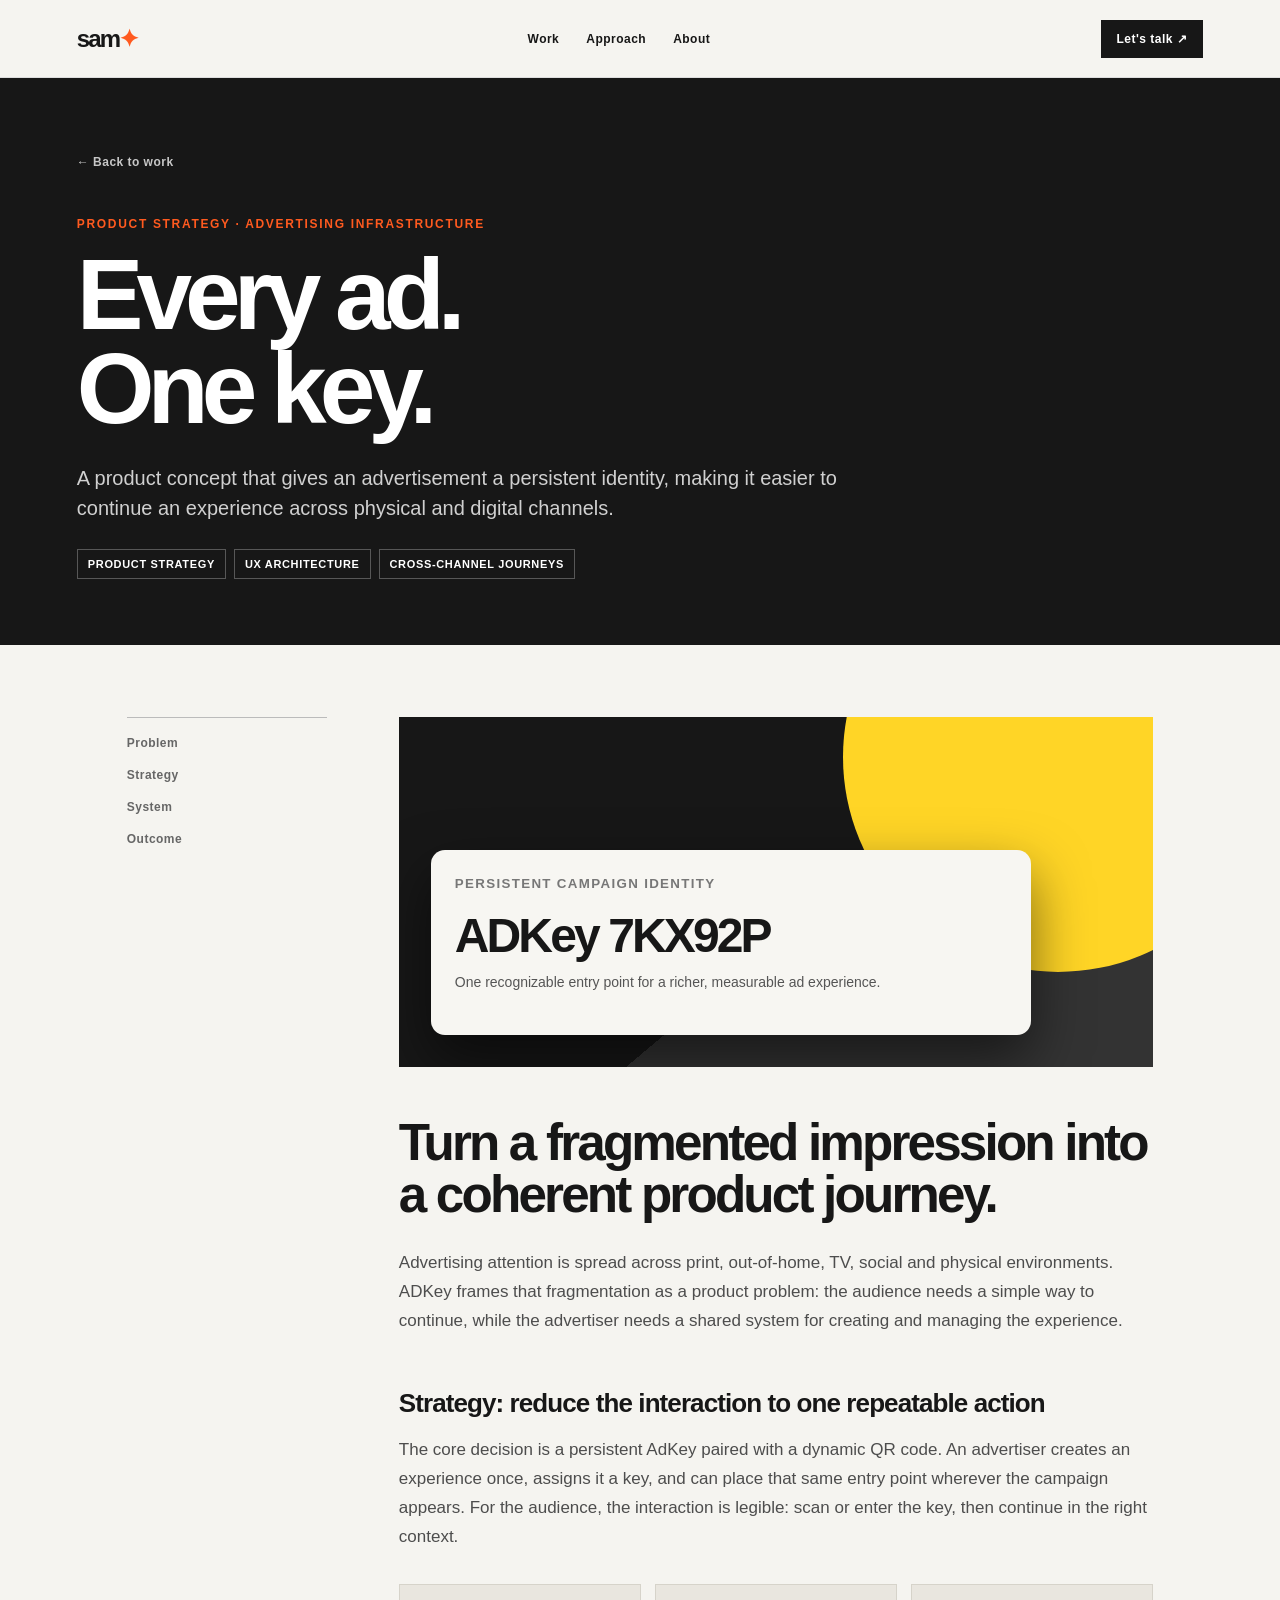
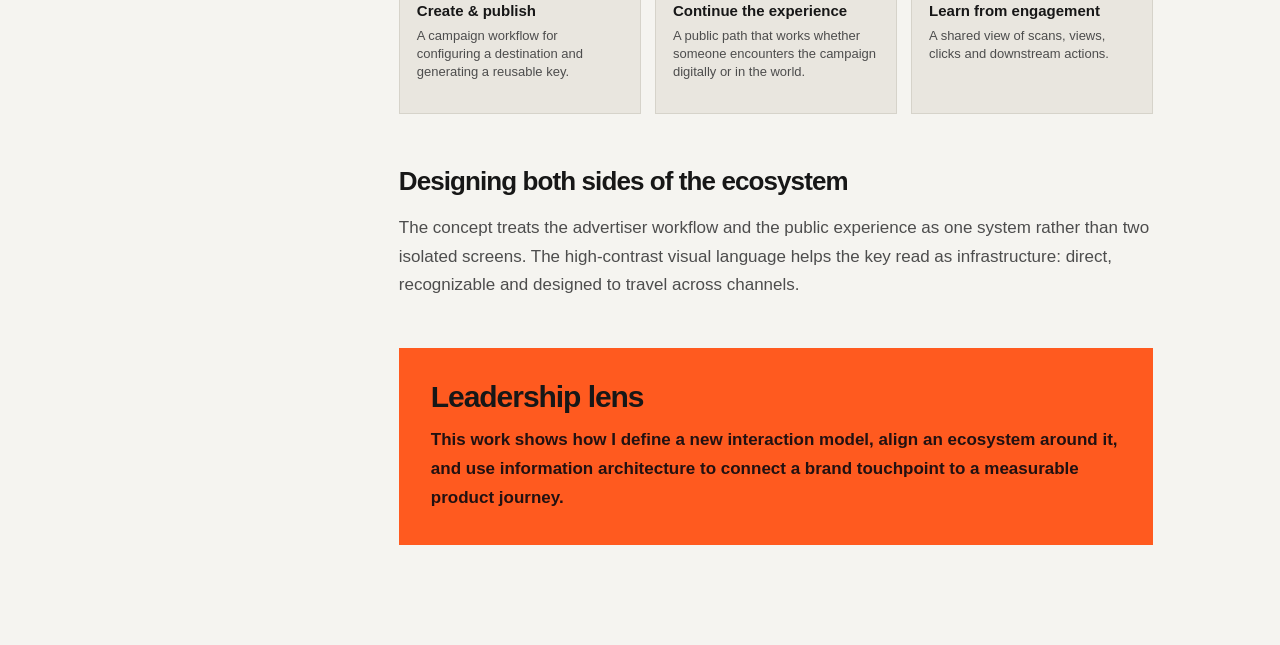
==== commit 692a9daf: "Strengthen UX leadership portfolio narratives" ====
--- a/pages/adkey.html
+++ b/pages/adkey.html
@@ -1 +1 @@
-<!doctype html><html lang="en"><head><meta charset="utf-8"><meta name="viewport" content="width=device-width,initial-scale=1"><title>ADKey — Sam Selvaraj</title><link rel="stylesheet" href="../style.css"><style>.case-layout{width:100%;min-width:0}.case-content{min-width:0;max-width:100%;overflow-wrap:anywhere}.case-content img{max-width:100%;height:auto}.case-content p,.case-content li,h1,h2,h3{overflow-wrap:anywhere;word-break:break-word}.case-gallery{max-width:100%;overflow:hidden}.project-gallery{display:grid;grid-template-columns:1fr 1fr;gap:18px}.project-gallery figure{min-width:0;margin:0;overflow:hidden}.project-gallery img{width:100%;height:100%;object-fit:cover}@media(max-width:850px){.project-gallery{grid-template-columns:1fr}.case-layout{padding:55px 6vw}}</style></head><body><header><a class="logo" href="../index.html">sam<span>✦</span></a><nav><a href="../index.html#work">Work</a><a href="../index.html#approach">Approach</a><a href="../index.html#about">About</a></nav><a class="contact" href="../index.html#contact">Let's talk ↗</a></header><div class="case-hero"><div class="wrap"><a class="back" href="../index.html#work">← Back to work</a><div class="kicker">Advertising infrastructure / Product UX</div><h1>Every ad.<br/><span>One key.</span></h1><p class="lead">ADKey is a product concept for giving every advertisement a persistent digital identity—connecting TV, print, out-of-home, social and physical advertising to a rich destination and measurable engagement.</p><div class="case-meta"><span class="chip">Product strategy</span><span class="chip">UX architecture</span><span class="chip">QR experiences</span><span class="chip">Analytics</span></div></div></div><main class="wrap case-layout"><aside class="toc"><a href="#problem">Problem</a><a href="#strategy">Strategy</a><a href="#experience">Experience</a><a href="#system">System</a><a href="#outcome">Outcome</a></aside><article class="case-content"><section id="problem"><h2>The problem</h2><p>Advertising attention is fragmented across channels. A person may see an ad on a billboard, TV, print piece or social post, but the experience often ends at the moment of exposure. ADKey creates a persistent identifier that can travel with the advertisement and connect that moment of attention to a richer digital experience.</p></section><section id="strategy"><h3>Product strategy</h3><p>The core design decision was to make the interaction model simple enough to work across channels: create an advertisement, assign a unique AdKey, generate a dynamic QR code, distribute it anywhere, and measure what happens next.</p><div class="case-visual"><div class="shape"></div><div class="screen"><div class="adkey-key">7KX92P</div><div class="srow"><div class="snav"></div><div class="sbody"><div class="sl big"></div><div class="sl"></div><div class="sl"></div><div class="sl"></div></div></div></div></div></section><div class="case-gallery project-gallery"><div class="shot mock-adkey"><div class="shot-top"><b>Ad<span>key</span></b><span>Campaign overview</span></div><div class="shot-body"><div class="shot-stat"><small>Active AdKey</small><strong>7KX92P</strong></div><div class="shot-chart"></div><div class="shot-list"><i></i><i></i><i></i></div></div></div><div class="shot mock-public"><div class="public-banner"></div><h4>One ad experience. Any channel.</h4><p>Scan or enter an AdKey to continue the experience.</p><div class="public-code">7KX92P <span>▦</span></div></div></div><section id="experience"><h3>One interaction model across every channel</h3><ul><li>Create a rich digital ad experience.</li><li>Generate a persistent AdKey and dynamic QR code.</li><li>Place the same key across print, OOH, TV, social and physical environments.</li><li>Give audiences a consistent way to continue the experience.</li><li>Measure scans, views, clicks and downstream actions.</li></ul><div class="quote">The strategy is to make an advertisement discoverable, persistent and measurable after the original impression.</div></section><section id="system"><h3>Designing the product system</h3><p>The UX spans both sides of the ecosystem: an advertiser workflow for creating and managing campaigns, and a public experience for entering or scanning an AdKey. The visual direction uses a high-contrast black and yellow system so the product feels direct, recognizable and infrastructure-oriented.</p></section><section id="outcome" class="outcome"><h3>Why it belongs in my portfolio</h3><p>ADKey demonstrates product thinking beyond a single interface: defining a new interaction primitive, designing an end-to-end ecosystem, and connecting physical touchpoints, digital destinations and analytics into one experience.</p></section><a class="back" href="../index.html#work">← Back to portfolio</a></article></main></body></html>+<!doctype html><html lang="en"><head><meta charset="utf-8"><meta name="viewport" content="width=device-width,initial-scale=1"><title>ADKey — Sam Selvaraj</title><link rel="stylesheet" href="../case-study.css"></head><body><header><a class="logo" href="../index.html">sam<span>✦</span></a><nav><a href="../index.html#work">Work</a><a href="../index.html#approach">Approach</a><a href="../index.html#about">About</a></nav><a class="contact" href="../index.html#contact">Let's talk ↗</a></header><section class="case-hero"><div class="wrap"><a class="back" href="../index.html#work">← Back to work</a><p class="eyebrow">Product strategy · Advertising infrastructure</p><h1>Every ad.<br>One key.</h1><p class="lead">A product concept that gives an advertisement a persistent identity, making it easier to continue an experience across physical and digital channels.</p><div class="chips"><span class="chip">Product strategy</span><span class="chip">UX architecture</span><span class="chip">Cross-channel journeys</span></div></div></section><main class="case-layout"><aside class="toc"><a href="#problem">Problem</a><a href="#strategy">Strategy</a><a href="#system">System</a><a href="#outcome">Outcome</a></aside><article class="case-content"><div class="visual" style="--accent:#ffd526"><div class="visual-card"><small>Persistent campaign identity</small><strong>ADKey 7KX92P</strong><p>One recognizable entry point for a richer, measurable ad experience.</p></div></div><section id="problem"><h2>Turn a fragmented impression into a coherent product journey.</h2><p>Advertising attention is spread across print, out-of-home, TV, social and physical environments. ADKey frames that fragmentation as a product problem: the audience needs a simple way to continue, while the advertiser needs a shared system for creating and managing the experience.</p></section><section id="strategy"><h3>Strategy: reduce the interaction to one repeatable action</h3><p>The core decision is a persistent AdKey paired with a dynamic QR code. An advertiser creates an experience once, assigns it a key, and can place that same entry point wherever the campaign appears. For the audience, the interaction is legible: scan or enter the key, then continue in the right context.</p></section><div class="gallery"><div><b>Create & publish</b><p>A campaign workflow for configuring a destination and generating a reusable key.</p></div><div><b>Continue the experience</b><p>A public path that works whether someone encounters the campaign digitally or in the world.</p></div><div><b>Learn from engagement</b><p>A shared view of scans, views, clicks and downstream actions.</p></div></div><section id="system"><h3>Designing both sides of the ecosystem</h3><p>The concept treats the advertiser workflow and the public experience as one system rather than two isolated screens. The high-contrast visual language helps the key read as infrastructure: direct, recognizable and designed to travel across channels.</p></section><section id="outcome" class="outcome"><h3>Leadership lens</h3><p>This work shows how I define a new interaction model, align an ecosystem around it, and use information architecture to connect a brand touchpoint to a measurable product journey.</p></section></article></main></body></html>
--- a/case-study.css
+++ b/case-study.css
@@ -0,0 +1 @@
+:root{--ink:#171717;--paper:#f5f4f0;--orange:#ff5a1f;--muted:#696969}*{box-sizing:border-box}body{margin:0;background:var(--paper);color:var(--ink);font-family:Arial,sans-serif}header{height:78px;padding:0 6vw;border-bottom:1px solid #ddd;background:var(--paper);display:flex;align-items:center;justify-content:space-between;gap:24px}.logo{font-size:24px;font-weight:800;letter-spacing:-.08em;text-decoration:none;color:inherit}.logo span{color:var(--orange)}nav{display:flex;gap:27px}nav a,.contact,.back,.toc a{color:inherit;text-decoration:none;font-size:12px;font-weight:800;letter-spacing:.04em}.contact{padding:12px 16px;background:var(--ink);color:white}.case-hero{background:var(--ink);color:#fff;padding:74px 6vw 66px}.wrap{max-width:1180px;margin:0 auto}.back{display:inline-block;color:#c7c7c7;margin-bottom:48px}.eyebrow{margin:0 0 16px;color:var(--orange);font-size:12px;font-weight:800;letter-spacing:.14em;text-transform:uppercase}.case-hero h1{max-width:900px;margin:0;font-size:clamp(48px,8vw,100px);line-height:.94;letter-spacing:-.07em}.lead{max-width:780px;margin:28px 0 0;color:#d0d0d0;font-size:20px;line-height:1.5}.chips{display:flex;flex-wrap:wrap;gap:8px;margin-top:26px}.chip{border:1px solid #575757;padding:8px 10px;font-size:11px;font-weight:700;text-transform:uppercase;letter-spacing:.06em}.case-layout{max-width:1180px;margin:auto;display:grid;grid-template-columns:200px minmax(0,1fr);gap:72px;padding:72px 6vw 100px}.toc{position:sticky;top:28px;height:max-content;border-top:1px solid #bbb;padding-top:9px}.toc a{display:block;padding:9px 0;color:#666}.toc a:hover{color:var(--orange)}.case-content{min-width:0}.case-content h2{font-size:clamp(34px,4vw,56px);line-height:1.02;letter-spacing:-.055em;margin:0 0 28px}.case-content h3{font-size:26px;letter-spacing:-.035em;margin:52px 0 12px}.case-content p,.case-content li{max-width:760px;color:#4d4d4d;font-size:17px;line-height:1.7}.case-content ul{padding-left:20px}.case-content li+li{margin-top:8px}.visual{height:350px;margin:0 0 50px;padding:32px;display:flex;align-items:flex-end;overflow:hidden;position:relative;background:linear-gradient(140deg,#171717 0 55%,#333 55%);color:#fff}.visual:before{content:"";position:absolute;width:430px;height:430px;right:-120px;top:-175px;border-radius:50%;background:var(--accent,#ff5a1f)}.visual-card{position:relative;width:min(600px,92%);min-height:185px;padding:24px;border-radius:14px;background:#f7f6f2;box-shadow:0 24px 55px #0008;color:#171717}.visual-card small{font-weight:800;letter-spacing:.1em;text-transform:uppercase;color:#777}.visual-card strong{display:block;margin-top:16px;font-size:clamp(28px,4vw,48px);letter-spacing:-.06em}.visual-card p{margin:10px 0 0;color:#555;font-size:14px;line-height:1.4}.gallery{display:grid;grid-template-columns:repeat(3,minmax(0,1fr));gap:14px;margin:32px 0 52px}.gallery div{min-height:130px;padding:17px;border:1px solid #d6d3ca;background:#e9e6df}.gallery b{display:block;font-size:15px;margin-bottom:8px}.gallery p{margin:0;font-size:13px;line-height:1.4}.quote{margin:42px 0;padding:24px;border-left:6px solid var(--orange);background:#fff0e9;font-size:23px;font-weight:700;line-height:1.25}.outcome{margin-top:48px;padding:32px;background:var(--orange)}.outcome h3{margin:0 0 12px;font-size:30px}.outcome p{margin:0;color:#211;font-weight:600}@media(max-width:760px){header{height:auto;padding:20px 6vw;flex-wrap:wrap}nav{order:3;width:100%;justify-content:space-between;gap:8px}nav a{font-size:11px}.contact{padding:10px 12px}.case-hero{padding-top:52px}.case-layout{grid-template-columns:1fr;gap:26px;padding-top:45px}.toc{position:static;display:flex;gap:14px;overflow:auto;padding-bottom:4px}.toc a{white-space:nowrap}.visual{height:270px;padding:20px}.gallery{grid-template-columns:1fr}.case-content h3{margin-top:38px}}
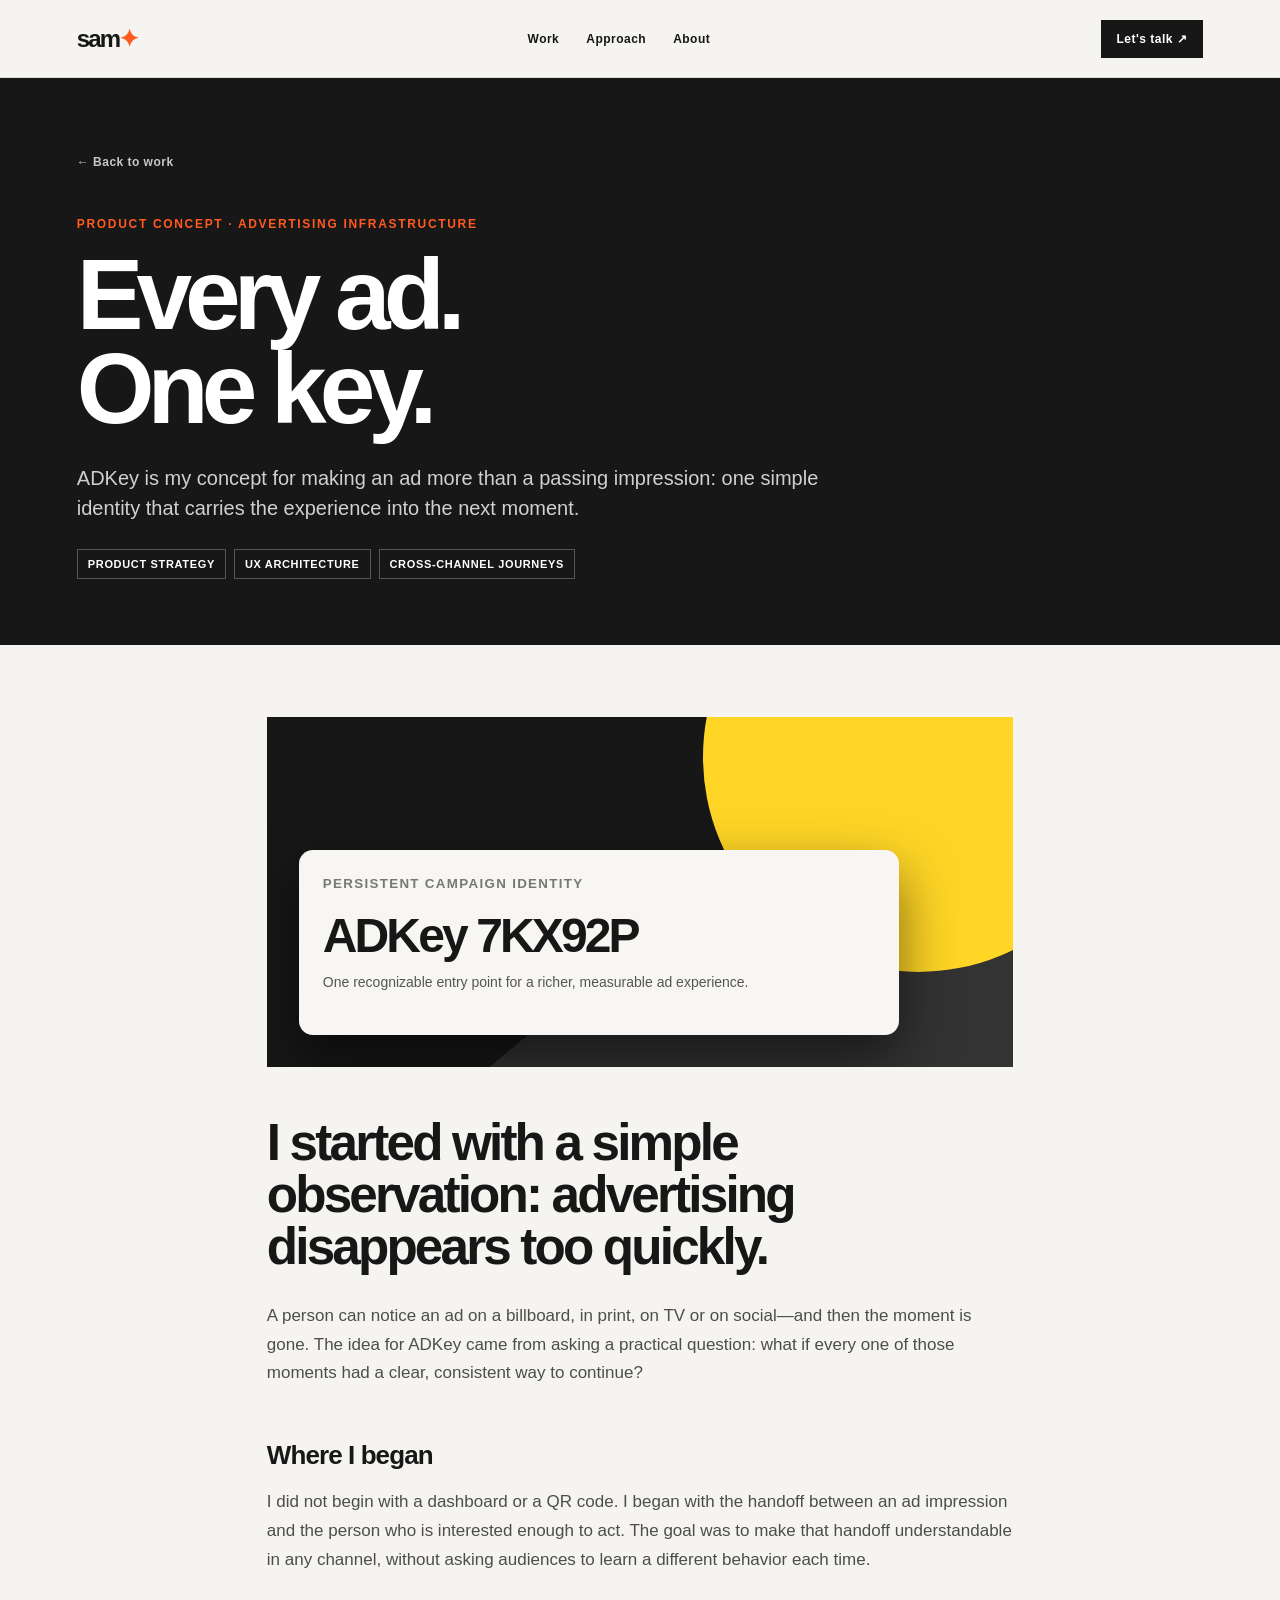
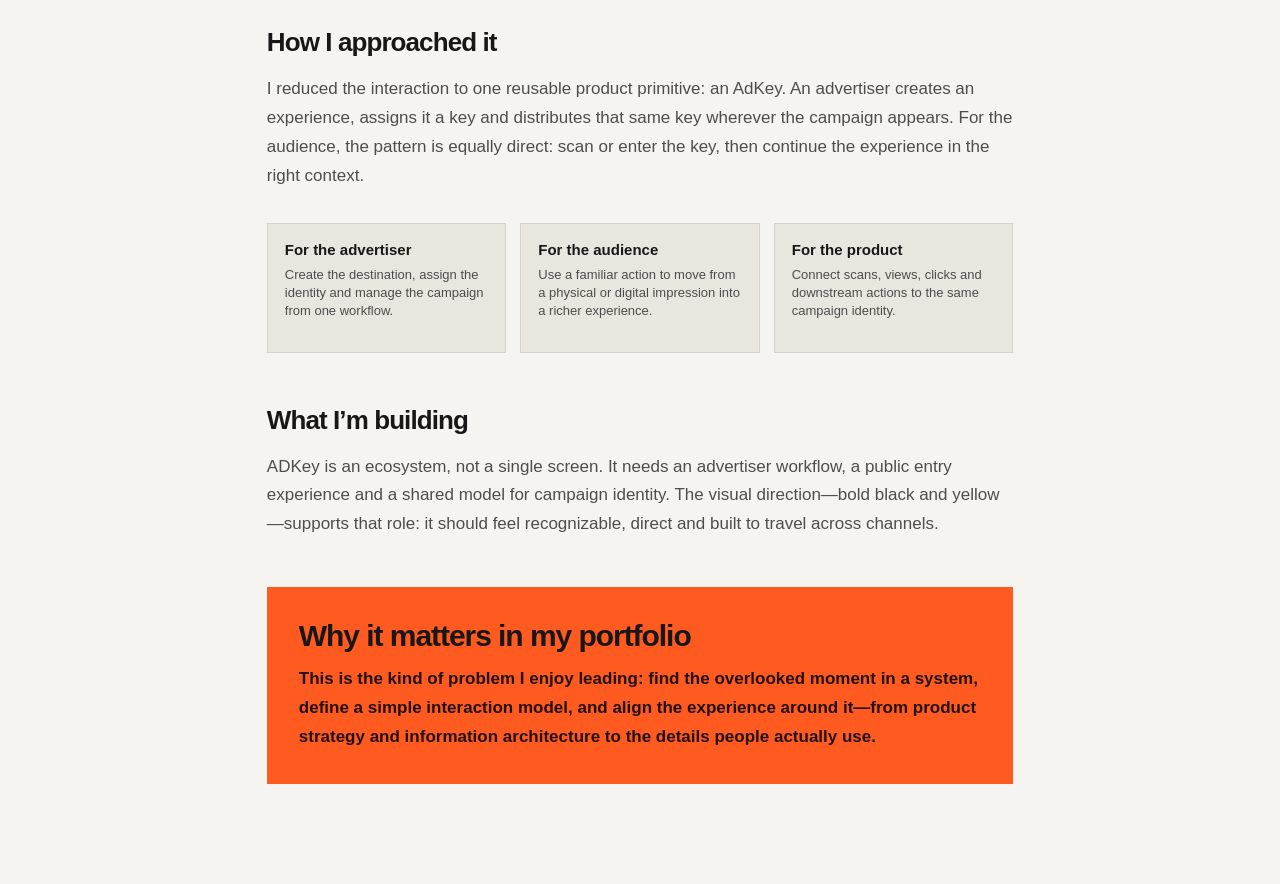
==== commit 82180fa1: "Simplify case study layout and ADKey narrative" ====
--- a/pages/adkey.html
+++ b/pages/adkey.html
@@ -1 +1 @@
-<!doctype html><html lang="en"><head><meta charset="utf-8"><meta name="viewport" content="width=device-width,initial-scale=1"><title>ADKey — Sam Selvaraj</title><link rel="stylesheet" href="../case-study.css"></head><body><header><a class="logo" href="../index.html">sam<span>✦</span></a><nav><a href="../index.html#work">Work</a><a href="../index.html#approach">Approach</a><a href="../index.html#about">About</a></nav><a class="contact" href="../index.html#contact">Let's talk ↗</a></header><section class="case-hero"><div class="wrap"><a class="back" href="../index.html#work">← Back to work</a><p class="eyebrow">Product strategy · Advertising infrastructure</p><h1>Every ad.<br>One key.</h1><p class="lead">A product concept that gives an advertisement a persistent identity, making it easier to continue an experience across physical and digital channels.</p><div class="chips"><span class="chip">Product strategy</span><span class="chip">UX architecture</span><span class="chip">Cross-channel journeys</span></div></div></section><main class="case-layout"><aside class="toc"><a href="#problem">Problem</a><a href="#strategy">Strategy</a><a href="#system">System</a><a href="#outcome">Outcome</a></aside><article class="case-content"><div class="visual" style="--accent:#ffd526"><div class="visual-card"><small>Persistent campaign identity</small><strong>ADKey 7KX92P</strong><p>One recognizable entry point for a richer, measurable ad experience.</p></div></div><section id="problem"><h2>Turn a fragmented impression into a coherent product journey.</h2><p>Advertising attention is spread across print, out-of-home, TV, social and physical environments. ADKey frames that fragmentation as a product problem: the audience needs a simple way to continue, while the advertiser needs a shared system for creating and managing the experience.</p></section><section id="strategy"><h3>Strategy: reduce the interaction to one repeatable action</h3><p>The core decision is a persistent AdKey paired with a dynamic QR code. An advertiser creates an experience once, assigns it a key, and can place that same entry point wherever the campaign appears. For the audience, the interaction is legible: scan or enter the key, then continue in the right context.</p></section><div class="gallery"><div><b>Create & publish</b><p>A campaign workflow for configuring a destination and generating a reusable key.</p></div><div><b>Continue the experience</b><p>A public path that works whether someone encounters the campaign digitally or in the world.</p></div><div><b>Learn from engagement</b><p>A shared view of scans, views, clicks and downstream actions.</p></div></div><section id="system"><h3>Designing both sides of the ecosystem</h3><p>The concept treats the advertiser workflow and the public experience as one system rather than two isolated screens. The high-contrast visual language helps the key read as infrastructure: direct, recognizable and designed to travel across channels.</p></section><section id="outcome" class="outcome"><h3>Leadership lens</h3><p>This work shows how I define a new interaction model, align an ecosystem around it, and use information architecture to connect a brand touchpoint to a measurable product journey.</p></section></article></main></body></html>
+<!doctype html><html lang="en"><head><meta charset="utf-8"><meta name="viewport" content="width=device-width,initial-scale=1"><title>ADKey — Sam Selvaraj</title><link rel="stylesheet" href="../case-study.css"></head><body><header><a class="logo" href="../index.html">sam<span>✦</span></a><nav><a href="../index.html#work">Work</a><a href="../index.html#approach">Approach</a><a href="../index.html#about">About</a></nav><a class="contact" href="../index.html#contact">Let's talk ↗</a></header><section class="case-hero"><div class="wrap"><a class="back" href="../index.html#work">← Back to work</a><p class="eyebrow">Product concept · Advertising infrastructure</p><h1>Every ad.<br>One key.</h1><p class="lead">ADKey is my concept for making an ad more than a passing impression: one simple identity that carries the experience into the next moment.</p><div class="chips"><span class="chip">Product strategy</span><span class="chip">UX architecture</span><span class="chip">Cross-channel journeys</span></div></div></section><main class="case-layout"><article class="case-content"><div class="visual" style="--accent:#ffd526"><div class="visual-card"><small>Persistent campaign identity</small><strong>ADKey 7KX92P</strong><p>One recognizable entry point for a richer, measurable ad experience.</p></div></div><h2>I started with a simple observation: advertising disappears too quickly.</h2><p>A person can notice an ad on a billboard, in print, on TV or on social—and then the moment is gone. The idea for ADKey came from asking a practical question: what if every one of those moments had a clear, consistent way to continue?</p><h3>Where I began</h3><p>I did not begin with a dashboard or a QR code. I began with the handoff between an ad impression and the person who is interested enough to act. The goal was to make that handoff understandable in any channel, without asking audiences to learn a different behavior each time.</p><h3>How I approached it</h3><p>I reduced the interaction to one reusable product primitive: an AdKey. An advertiser creates an experience, assigns it a key and distributes that same key wherever the campaign appears. For the audience, the pattern is equally direct: scan or enter the key, then continue the experience in the right context.</p><div class="gallery"><div><b>For the advertiser</b><p>Create the destination, assign the identity and manage the campaign from one workflow.</p></div><div><b>For the audience</b><p>Use a familiar action to move from a physical or digital impression into a richer experience.</p></div><div><b>For the product</b><p>Connect scans, views, clicks and downstream actions to the same campaign identity.</p></div></div><h3>What I’m building</h3><p>ADKey is an ecosystem, not a single screen. It needs an advertiser workflow, a public entry experience and a shared model for campaign identity. The visual direction—bold black and yellow—supports that role: it should feel recognizable, direct and built to travel across channels.</p><section class="outcome"><h3>Why it matters in my portfolio</h3><p>This is the kind of problem I enjoy leading: find the overlooked moment in a system, define a simple interaction model, and align the experience around it—from product strategy and information architecture to the details people actually use.</p></section></article></main></body></html>
--- a/case-study.css
+++ b/case-study.css
@@ -1 +1,2 @@
 :root{--ink:#171717;--paper:#f5f4f0;--orange:#ff5a1f;--muted:#696969}*{box-sizing:border-box}body{margin:0;background:var(--paper);color:var(--ink);font-family:Arial,sans-serif}header{height:78px;padding:0 6vw;border-bottom:1px solid #ddd;background:var(--paper);display:flex;align-items:center;justify-content:space-between;gap:24px}.logo{font-size:24px;font-weight:800;letter-spacing:-.08em;text-decoration:none;color:inherit}.logo span{color:var(--orange)}nav{display:flex;gap:27px}nav a,.contact,.back,.toc a{color:inherit;text-decoration:none;font-size:12px;font-weight:800;letter-spacing:.04em}.contact{padding:12px 16px;background:var(--ink);color:white}.case-hero{background:var(--ink);color:#fff;padding:74px 6vw 66px}.wrap{max-width:1180px;margin:0 auto}.back{display:inline-block;color:#c7c7c7;margin-bottom:48px}.eyebrow{margin:0 0 16px;color:var(--orange);font-size:12px;font-weight:800;letter-spacing:.14em;text-transform:uppercase}.case-hero h1{max-width:900px;margin:0;font-size:clamp(48px,8vw,100px);line-height:.94;letter-spacing:-.07em}.lead{max-width:780px;margin:28px 0 0;color:#d0d0d0;font-size:20px;line-height:1.5}.chips{display:flex;flex-wrap:wrap;gap:8px;margin-top:26px}.chip{border:1px solid #575757;padding:8px 10px;font-size:11px;font-weight:700;text-transform:uppercase;letter-spacing:.06em}.case-layout{max-width:1180px;margin:auto;display:grid;grid-template-columns:200px minmax(0,1fr);gap:72px;padding:72px 6vw 100px}.toc{position:sticky;top:28px;height:max-content;border-top:1px solid #bbb;padding-top:9px}.toc a{display:block;padding:9px 0;color:#666}.toc a:hover{color:var(--orange)}.case-content{min-width:0}.case-content h2{font-size:clamp(34px,4vw,56px);line-height:1.02;letter-spacing:-.055em;margin:0 0 28px}.case-content h3{font-size:26px;letter-spacing:-.035em;margin:52px 0 12px}.case-content p,.case-content li{max-width:760px;color:#4d4d4d;font-size:17px;line-height:1.7}.case-content ul{padding-left:20px}.case-content li+li{margin-top:8px}.visual{height:350px;margin:0 0 50px;padding:32px;display:flex;align-items:flex-end;overflow:hidden;position:relative;background:linear-gradient(140deg,#171717 0 55%,#333 55%);color:#fff}.visual:before{content:"";position:absolute;width:430px;height:430px;right:-120px;top:-175px;border-radius:50%;background:var(--accent,#ff5a1f)}.visual-card{position:relative;width:min(600px,92%);min-height:185px;padding:24px;border-radius:14px;background:#f7f6f2;box-shadow:0 24px 55px #0008;color:#171717}.visual-card small{font-weight:800;letter-spacing:.1em;text-transform:uppercase;color:#777}.visual-card strong{display:block;margin-top:16px;font-size:clamp(28px,4vw,48px);letter-spacing:-.06em}.visual-card p{margin:10px 0 0;color:#555;font-size:14px;line-height:1.4}.gallery{display:grid;grid-template-columns:repeat(3,minmax(0,1fr));gap:14px;margin:32px 0 52px}.gallery div{min-height:130px;padding:17px;border:1px solid #d6d3ca;background:#e9e6df}.gallery b{display:block;font-size:15px;margin-bottom:8px}.gallery p{margin:0;font-size:13px;line-height:1.4}.quote{margin:42px 0;padding:24px;border-left:6px solid var(--orange);background:#fff0e9;font-size:23px;font-weight:700;line-height:1.25}.outcome{margin-top:48px;padding:32px;background:var(--orange)}.outcome h3{margin:0 0 12px;font-size:30px}.outcome p{margin:0;color:#211;font-weight:600}@media(max-width:760px){header{height:auto;padding:20px 6vw;flex-wrap:wrap}nav{order:3;width:100%;justify-content:space-between;gap:8px}nav a{font-size:11px}.contact{padding:10px 12px}.case-hero{padding-top:52px}.case-layout{grid-template-columns:1fr;gap:26px;padding-top:45px}.toc{position:static;display:flex;gap:14px;overflow:auto;padding-bottom:4px}.toc a{white-space:nowrap}.visual{height:270px;padding:20px}.gallery{grid-template-columns:1fr}.case-content h3{margin-top:38px}}
+:root{--case-width:900px}.case-layout{max-width:var(--case-width);display:block}.toc{display:none}
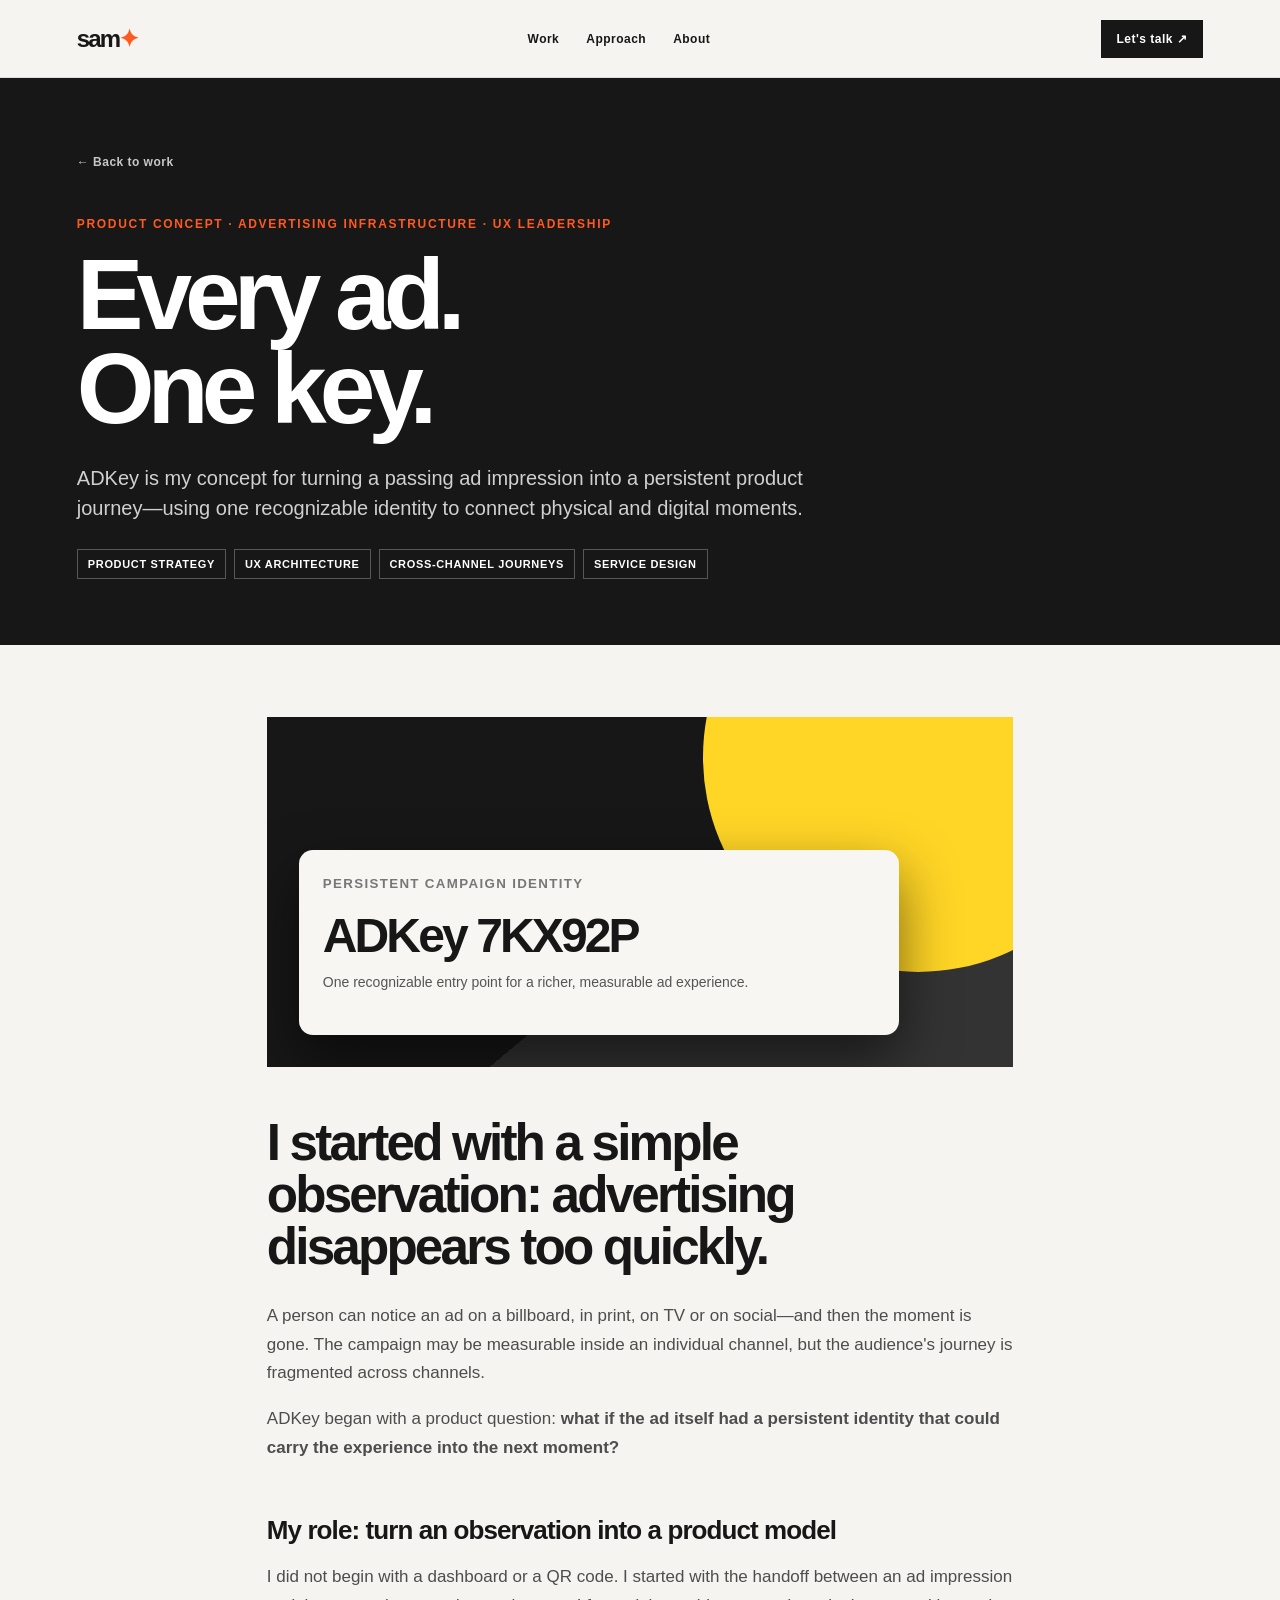
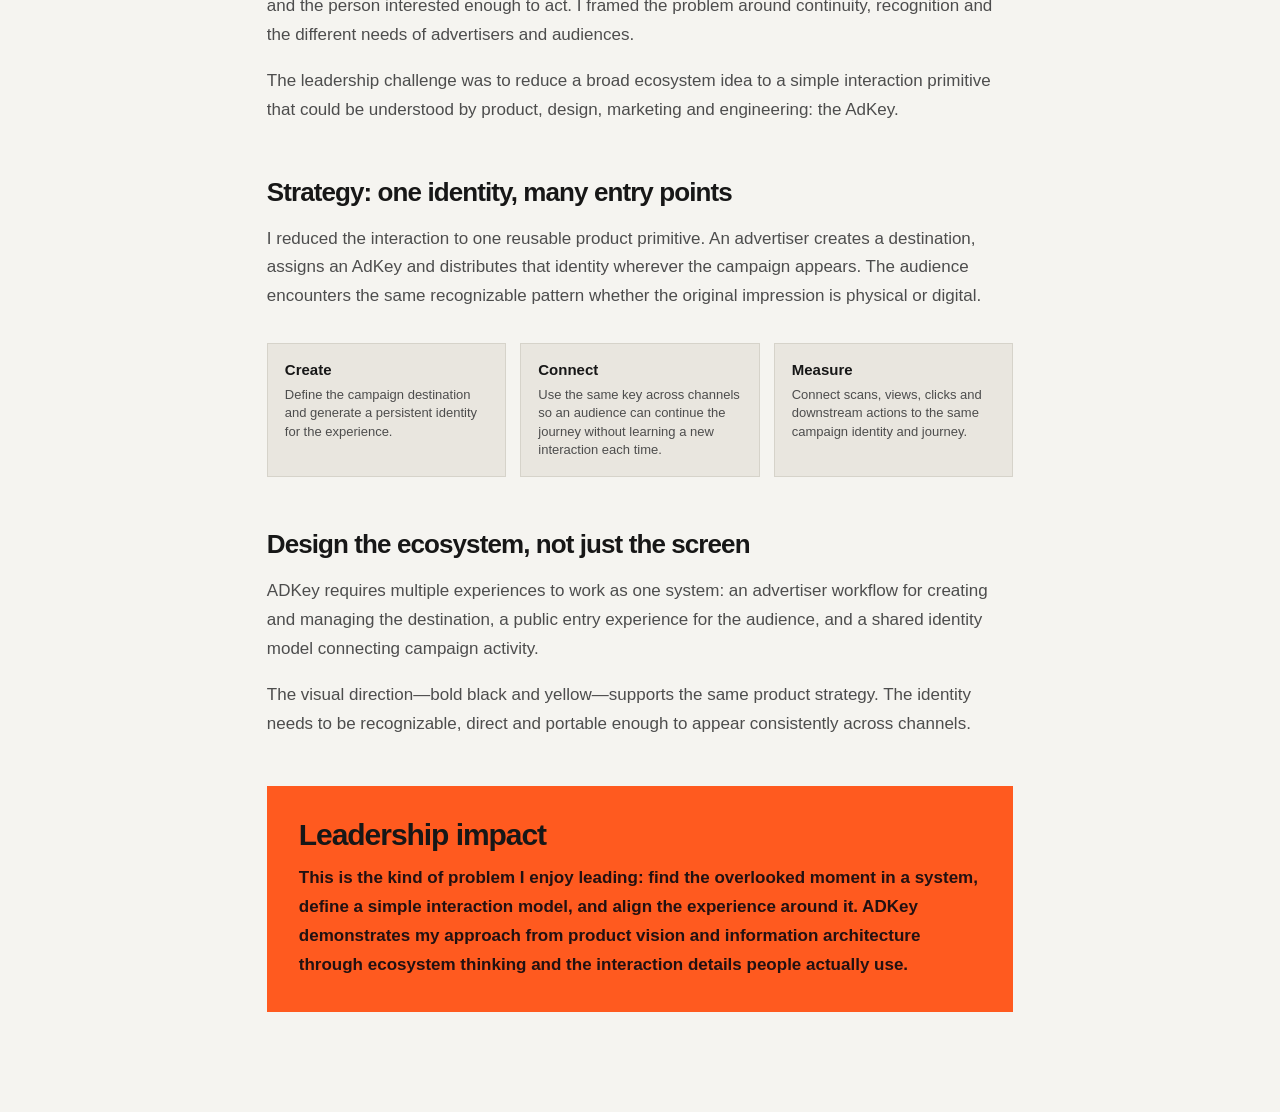
==== commit 69164f76: "Deepen ADKey UX leadership case study" ====
--- a/pages/adkey.html
+++ b/pages/adkey.html
@@ -1 +1 @@
-<!doctype html><html lang="en"><head><meta charset="utf-8"><meta name="viewport" content="width=device-width,initial-scale=1"><title>ADKey — Sam Selvaraj</title><link rel="stylesheet" href="../case-study.css"></head><body><header><a class="logo" href="../index.html">sam<span>✦</span></a><nav><a href="../index.html#work">Work</a><a href="../index.html#approach">Approach</a><a href="../index.html#about">About</a></nav><a class="contact" href="../index.html#contact">Let's talk ↗</a></header><section class="case-hero"><div class="wrap"><a class="back" href="../index.html#work">← Back to work</a><p class="eyebrow">Product concept · Advertising infrastructure</p><h1>Every ad.<br>One key.</h1><p class="lead">ADKey is my concept for making an ad more than a passing impression: one simple identity that carries the experience into the next moment.</p><div class="chips"><span class="chip">Product strategy</span><span class="chip">UX architecture</span><span class="chip">Cross-channel journeys</span></div></div></section><main class="case-layout"><article class="case-content"><div class="visual" style="--accent:#ffd526"><div class="visual-card"><small>Persistent campaign identity</small><strong>ADKey 7KX92P</strong><p>One recognizable entry point for a richer, measurable ad experience.</p></div></div><h2>I started with a simple observation: advertising disappears too quickly.</h2><p>A person can notice an ad on a billboard, in print, on TV or on social—and then the moment is gone. The idea for ADKey came from asking a practical question: what if every one of those moments had a clear, consistent way to continue?</p><h3>Where I began</h3><p>I did not begin with a dashboard or a QR code. I began with the handoff between an ad impression and the person who is interested enough to act. The goal was to make that handoff understandable in any channel, without asking audiences to learn a different behavior each time.</p><h3>How I approached it</h3><p>I reduced the interaction to one reusable product primitive: an AdKey. An advertiser creates an experience, assigns it a key and distributes that same key wherever the campaign appears. For the audience, the pattern is equally direct: scan or enter the key, then continue the experience in the right context.</p><div class="gallery"><div><b>For the advertiser</b><p>Create the destination, assign the identity and manage the campaign from one workflow.</p></div><div><b>For the audience</b><p>Use a familiar action to move from a physical or digital impression into a richer experience.</p></div><div><b>For the product</b><p>Connect scans, views, clicks and downstream actions to the same campaign identity.</p></div></div><h3>What I’m building</h3><p>ADKey is an ecosystem, not a single screen. It needs an advertiser workflow, a public entry experience and a shared model for campaign identity. The visual direction—bold black and yellow—supports that role: it should feel recognizable, direct and built to travel across channels.</p><section class="outcome"><h3>Why it matters in my portfolio</h3><p>This is the kind of problem I enjoy leading: find the overlooked moment in a system, define a simple interaction model, and align the experience around it—from product strategy and information architecture to the details people actually use.</p></section></article></main></body></html>
+<!doctype html><html lang="en"><head><meta charset="utf-8"><meta name="viewport" content="width=device-width,initial-scale=1"><title>ADKey — Sam Selvaraj</title><link rel="stylesheet" href="../case-study.css"></head><body><header><a class="logo" href="../index.html">sam<span>✦</span></a><nav><a href="../index.html#work">Work</a><a href="../index.html#approach">Approach</a><a href="../index.html#about">About</a></nav><a class="contact" href="../index.html#contact">Let's talk ↗</a></header><section class="case-hero"><div class="wrap"><a class="back" href="../index.html#work">← Back to work</a><p class="eyebrow">Product concept · Advertising infrastructure · UX leadership</p><h1>Every ad.<br>One key.</h1><p class="lead">ADKey is my concept for turning a passing ad impression into a persistent product journey—using one recognizable identity to connect physical and digital moments.</p><div class="chips"><span class="chip">Product strategy</span><span class="chip">UX architecture</span><span class="chip">Cross-channel journeys</span><span class="chip">Service design</span></div></div></section><main class="case-layout"><aside class="toc"><a href="#problem">Problem</a><a href="#role">My role</a><a href="#strategy">Strategy</a><a href="#ecosystem">Ecosystem</a><a href="#outcome">Leadership impact</a></aside><article class="case-content"><div class="visual" style="--accent:#ffd526"><div class="visual-card"><small>Persistent campaign identity</small><strong>ADKey 7KX92P</strong><p>One recognizable entry point for a richer, measurable ad experience.</p></div></div><section id="problem"><h2>I started with a simple observation: advertising disappears too quickly.</h2><p>A person can notice an ad on a billboard, in print, on TV or on social—and then the moment is gone. The campaign may be measurable inside an individual channel, but the audience's journey is fragmented across channels.</p><p>ADKey began with a product question: <strong>what if the ad itself had a persistent identity that could carry the experience into the next moment?</strong></p></section><section id="role"><h3>My role: turn an observation into a product model</h3><p>I did not begin with a dashboard or a QR code. I started with the handoff between an ad impression and the person interested enough to act. I framed the problem around continuity, recognition and the different needs of advertisers and audiences.</p><p>The leadership challenge was to reduce a broad ecosystem idea to a simple interaction primitive that could be understood by product, design, marketing and engineering: the AdKey.</p></section><section id="strategy"><h3>Strategy: one identity, many entry points</h3><p>I reduced the interaction to one reusable product primitive. An advertiser creates a destination, assigns an AdKey and distributes that identity wherever the campaign appears. The audience encounters the same recognizable pattern whether the original impression is physical or digital.</p><div class="gallery"><div><b>Create</b><p>Define the campaign destination and generate a persistent identity for the experience.</p></div><div><b>Connect</b><p>Use the same key across channels so an audience can continue the journey without learning a new interaction each time.</p></div><div><b>Measure</b><p>Connect scans, views, clicks and downstream actions to the same campaign identity and journey.</p></div></div></section><section id="ecosystem"><h3>Design the ecosystem, not just the screen</h3><p>ADKey requires multiple experiences to work as one system: an advertiser workflow for creating and managing the destination, a public entry experience for the audience, and a shared identity model connecting campaign activity.</p><p>The visual direction—bold black and yellow—supports the same product strategy. The identity needs to be recognizable, direct and portable enough to appear consistently across channels.</p></section><section id="outcome" class="outcome"><h3>Leadership impact</h3><p>This is the kind of problem I enjoy leading: find the overlooked moment in a system, define a simple interaction model, and align the experience around it. ADKey demonstrates my approach from product vision and information architecture through ecosystem thinking and the interaction details people actually use.</p></section></article></main></body></html>
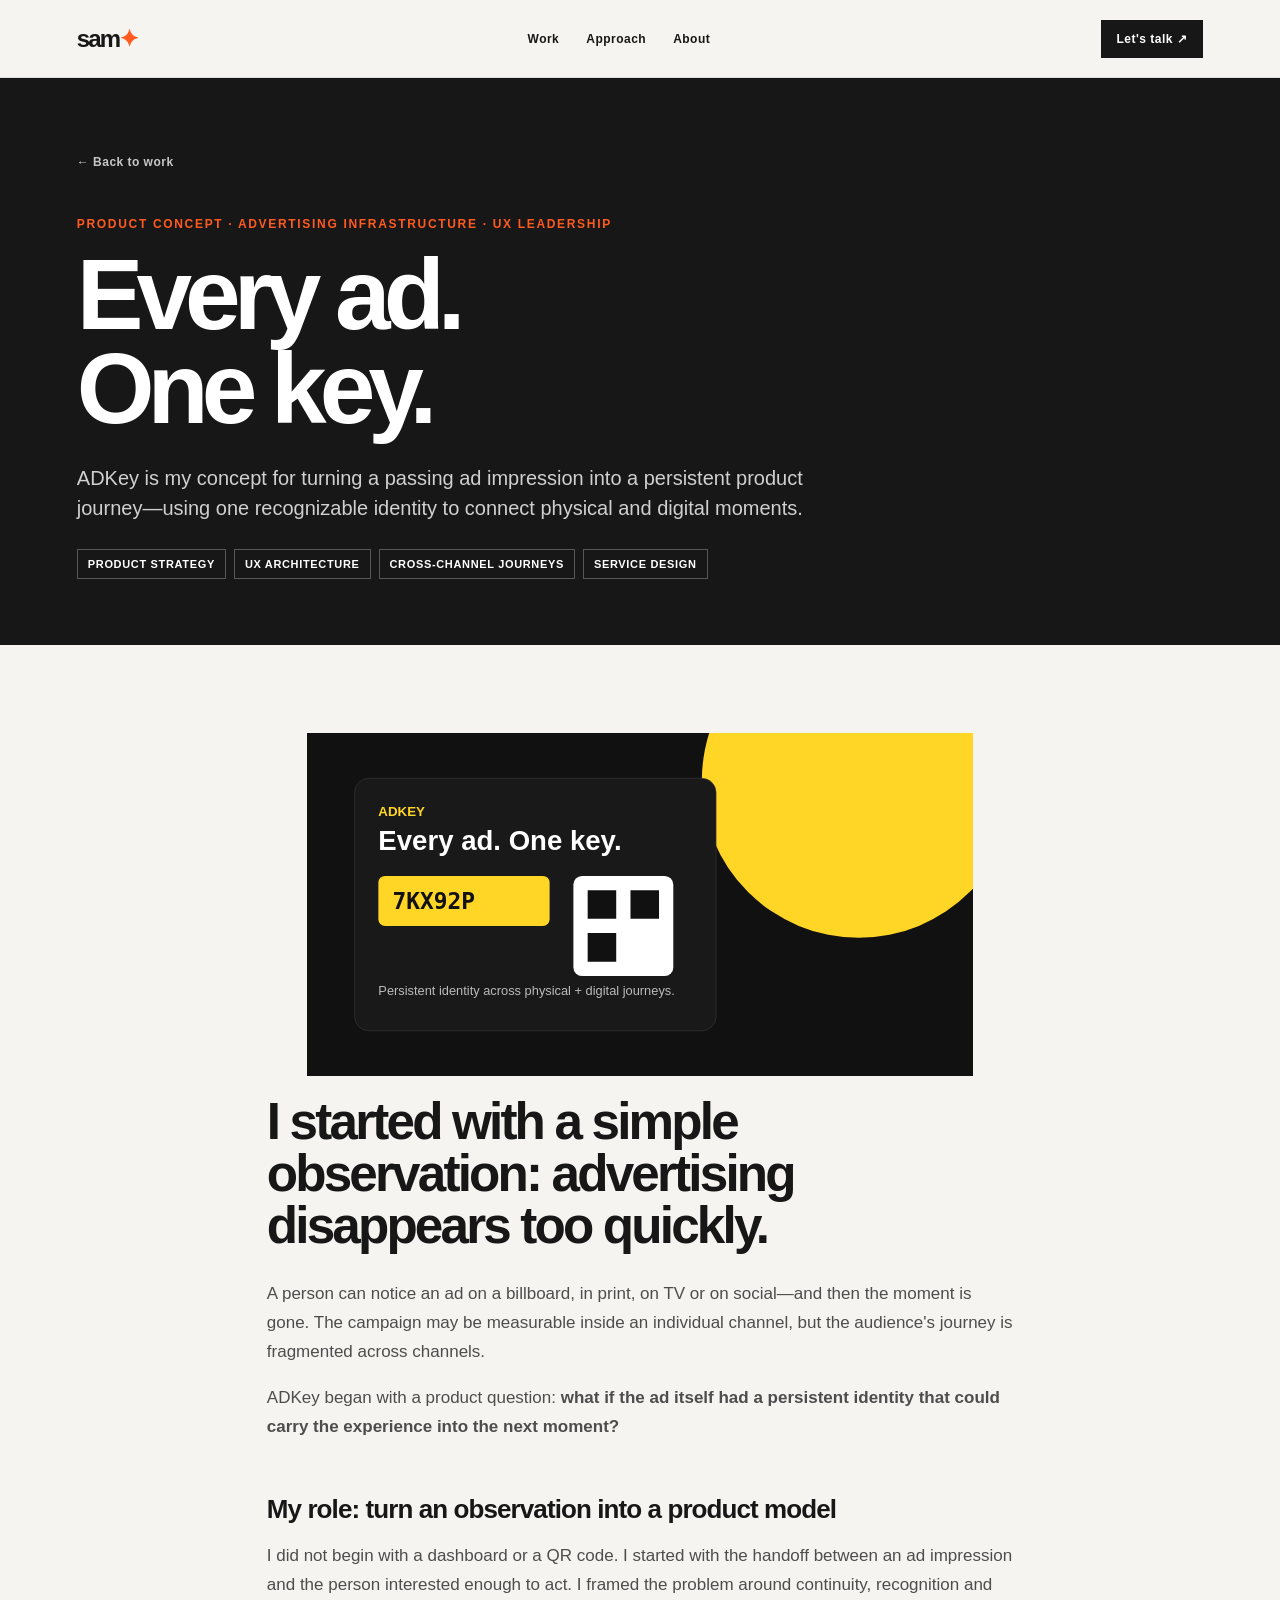
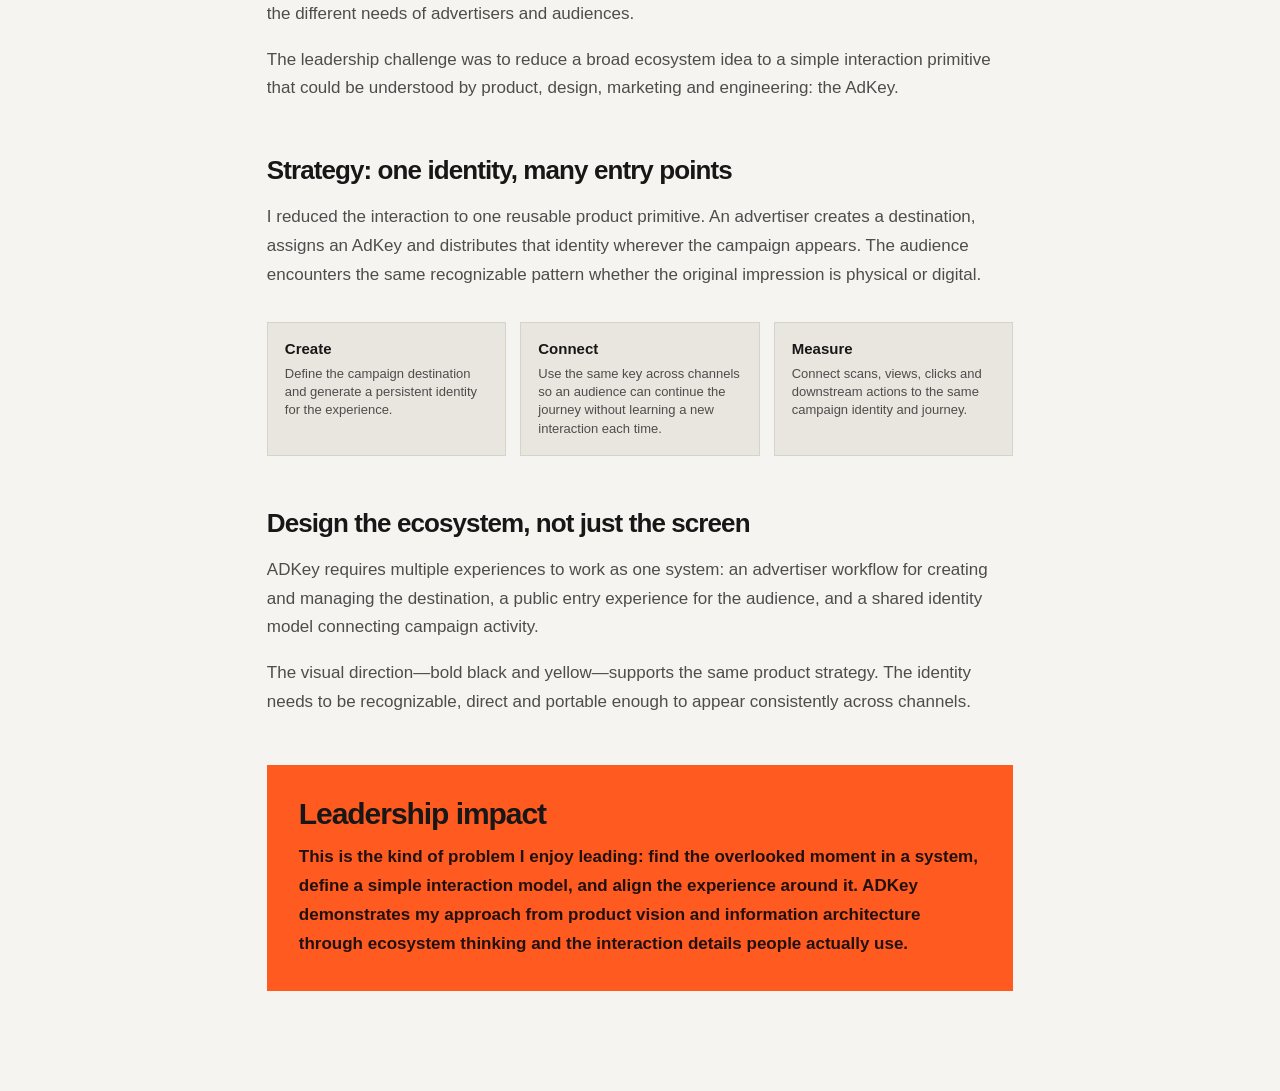
==== commit 7ec0f551: "Update ADKey case study image" ====
--- a/pages/adkey.html
+++ b/pages/adkey.html
@@ -1 +1 @@
-<!doctype html><html lang="en"><head><meta charset="utf-8"><meta name="viewport" content="width=device-width,initial-scale=1"><title>ADKey — Sam Selvaraj</title><link rel="stylesheet" href="../case-study.css"></head><body><header><a class="logo" href="../index.html">sam<span>✦</span></a><nav><a href="../index.html#work">Work</a><a href="../index.html#approach">Approach</a><a href="../index.html#about">About</a></nav><a class="contact" href="../index.html#contact">Let's talk ↗</a></header><section class="case-hero"><div class="wrap"><a class="back" href="../index.html#work">← Back to work</a><p class="eyebrow">Product concept · Advertising infrastructure · UX leadership</p><h1>Every ad.<br>One key.</h1><p class="lead">ADKey is my concept for turning a passing ad impression into a persistent product journey—using one recognizable identity to connect physical and digital moments.</p><div class="chips"><span class="chip">Product strategy</span><span class="chip">UX architecture</span><span class="chip">Cross-channel journeys</span><span class="chip">Service design</span></div></div></section><main class="case-layout"><aside class="toc"><a href="#problem">Problem</a><a href="#role">My role</a><a href="#strategy">Strategy</a><a href="#ecosystem">Ecosystem</a><a href="#outcome">Leadership impact</a></aside><article class="case-content"><div class="visual" style="--accent:#ffd526"><div class="visual-card"><small>Persistent campaign identity</small><strong>ADKey 7KX92P</strong><p>One recognizable entry point for a richer, measurable ad experience.</p></div></div><section id="problem"><h2>I started with a simple observation: advertising disappears too quickly.</h2><p>A person can notice an ad on a billboard, in print, on TV or on social—and then the moment is gone. The campaign may be measurable inside an individual channel, but the audience's journey is fragmented across channels.</p><p>ADKey began with a product question: <strong>what if the ad itself had a persistent identity that could carry the experience into the next moment?</strong></p></section><section id="role"><h3>My role: turn an observation into a product model</h3><p>I did not begin with a dashboard or a QR code. I started with the handoff between an ad impression and the person interested enough to act. I framed the problem around continuity, recognition and the different needs of advertisers and audiences.</p><p>The leadership challenge was to reduce a broad ecosystem idea to a simple interaction primitive that could be understood by product, design, marketing and engineering: the AdKey.</p></section><section id="strategy"><h3>Strategy: one identity, many entry points</h3><p>I reduced the interaction to one reusable product primitive. An advertiser creates a destination, assigns an AdKey and distributes that identity wherever the campaign appears. The audience encounters the same recognizable pattern whether the original impression is physical or digital.</p><div class="gallery"><div><b>Create</b><p>Define the campaign destination and generate a persistent identity for the experience.</p></div><div><b>Connect</b><p>Use the same key across channels so an audience can continue the journey without learning a new interaction each time.</p></div><div><b>Measure</b><p>Connect scans, views, clicks and downstream actions to the same campaign identity and journey.</p></div></div></section><section id="ecosystem"><h3>Design the ecosystem, not just the screen</h3><p>ADKey requires multiple experiences to work as one system: an advertiser workflow for creating and managing the destination, a public entry experience for the audience, and a shared identity model connecting campaign activity.</p><p>The visual direction—bold black and yellow—supports the same product strategy. The identity needs to be recognizable, direct and portable enough to appear consistently across channels.</p></section><section id="outcome" class="outcome"><h3>Leadership impact</h3><p>This is the kind of problem I enjoy leading: find the overlooked moment in a system, define a simple interaction model, and align the experience around it. ADKey demonstrates my approach from product vision and information architecture through ecosystem thinking and the interaction details people actually use.</p></section></article></main></body></html>+<!doctype html><html lang="en"><head><meta charset="utf-8"><meta name="viewport" content="width=device-width,initial-scale=1"><title>ADKey — Sam Selvaraj</title><link rel="stylesheet" href="../case-study.css"></head><body><header><a class="logo" href="../index.html">sam<span>✦</span></a><nav><a href="../index.html#work">Work</a><a href="../index.html#approach">Approach</a><a href="../index.html#about">About</a></nav><a class="contact" href="../index.html#contact">Let's talk ↗</a></header><section class="case-hero"><div class="wrap"><a class="back" href="../index.html#work">← Back to work</a><p class="eyebrow">Product concept · Advertising infrastructure · UX leadership</p><h1>Every ad.<br>One key.</h1><p class="lead">ADKey is my concept for turning a passing ad impression into a persistent product journey—using one recognizable identity to connect physical and digital moments.</p><div class="chips"><span class="chip">Product strategy</span><span class="chip">UX architecture</span><span class="chip">Cross-channel journeys</span><span class="chip">Service design</span></div></div></section><main class="case-layout"><aside class="toc"><a href="#problem">Problem</a><a href="#role">My role</a><a href="#strategy">Strategy</a><a href="#ecosystem">Ecosystem</a><a href="#outcome">Leadership impact</a></aside><article class="case-content"><figure class="case-image"><img src="../assets/case-studies/adkey.svg" alt="ADKey persistent advertising identity concept" loading="eager"></figure><section id="problem"><h2>I started with a simple observation: advertising disappears too quickly.</h2><p>A person can notice an ad on a billboard, in print, on TV or on social—and then the moment is gone. The campaign may be measurable inside an individual channel, but the audience's journey is fragmented across channels.</p><p>ADKey began with a product question: <strong>what if the ad itself had a persistent identity that could carry the experience into the next moment?</strong></p></section><section id="role"><h3>My role: turn an observation into a product model</h3><p>I did not begin with a dashboard or a QR code. I started with the handoff between an ad impression and the person interested enough to act. I framed the problem around continuity, recognition and the different needs of advertisers and audiences.</p><p>The leadership challenge was to reduce a broad ecosystem idea to a simple interaction primitive that could be understood by product, design, marketing and engineering: the AdKey.</p></section><section id="strategy"><h3>Strategy: one identity, many entry points</h3><p>I reduced the interaction to one reusable product primitive. An advertiser creates a destination, assigns an AdKey and distributes that identity wherever the campaign appears. The audience encounters the same recognizable pattern whether the original impression is physical or digital.</p><div class="gallery"><div><b>Create</b><p>Define the campaign destination and generate a persistent identity for the experience.</p></div><div><b>Connect</b><p>Use the same key across channels so an audience can continue the journey without learning a new interaction each time.</p></div><div><b>Measure</b><p>Connect scans, views, clicks and downstream actions to the same campaign identity and journey.</p></div></div></section><section id="ecosystem"><h3>Design the ecosystem, not just the screen</h3><p>ADKey requires multiple experiences to work as one system: an advertiser workflow for creating and managing the destination, a public entry experience for the audience, and a shared identity model connecting campaign activity.</p><p>The visual direction—bold black and yellow—supports the same product strategy. The identity needs to be recognizable, direct and portable enough to appear consistently across channels.</p></section><section id="outcome" class="outcome"><h3>Leadership impact</h3><p>This is the kind of problem I enjoy leading: find the overlooked moment in a system, define a simple interaction model, and align the experience around it. ADKey demonstrates my approach from product vision and information architecture through ecosystem thinking and the interaction details people actually use.</p></section></article></main></body></html>
